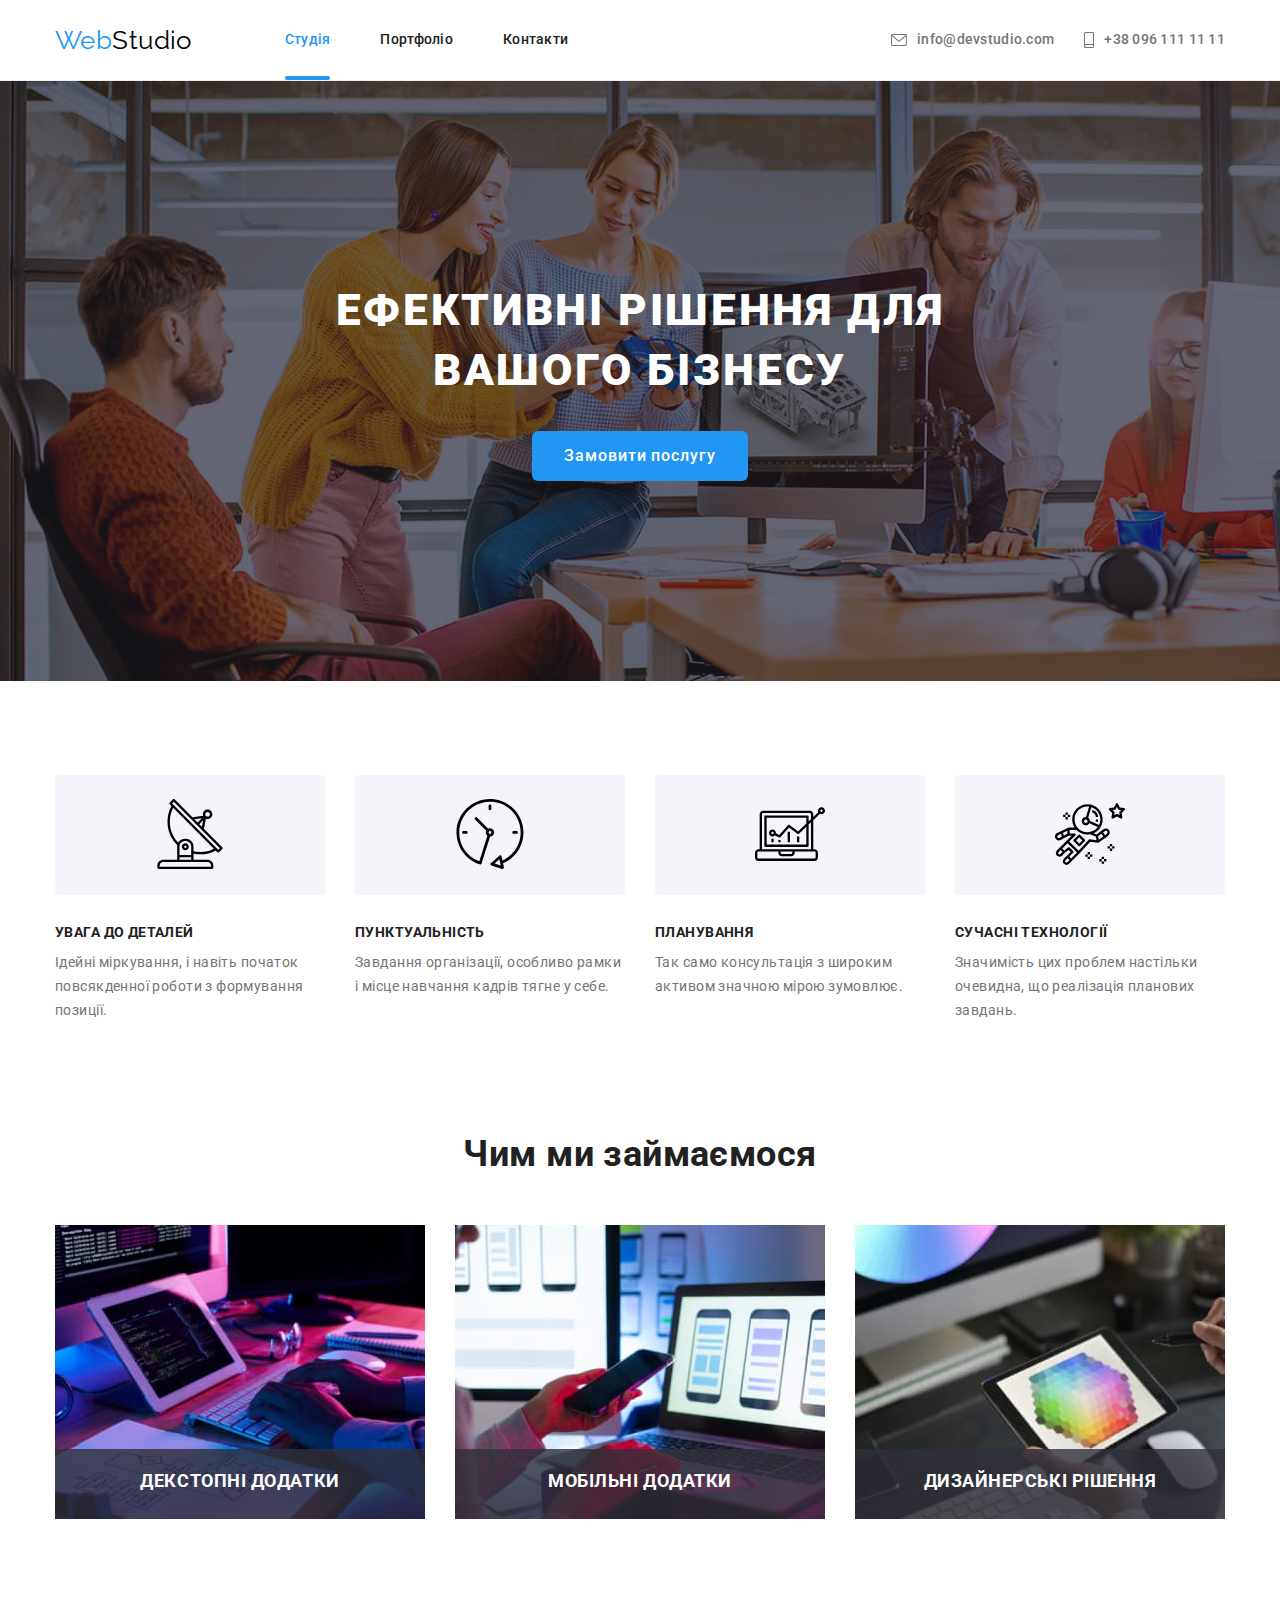
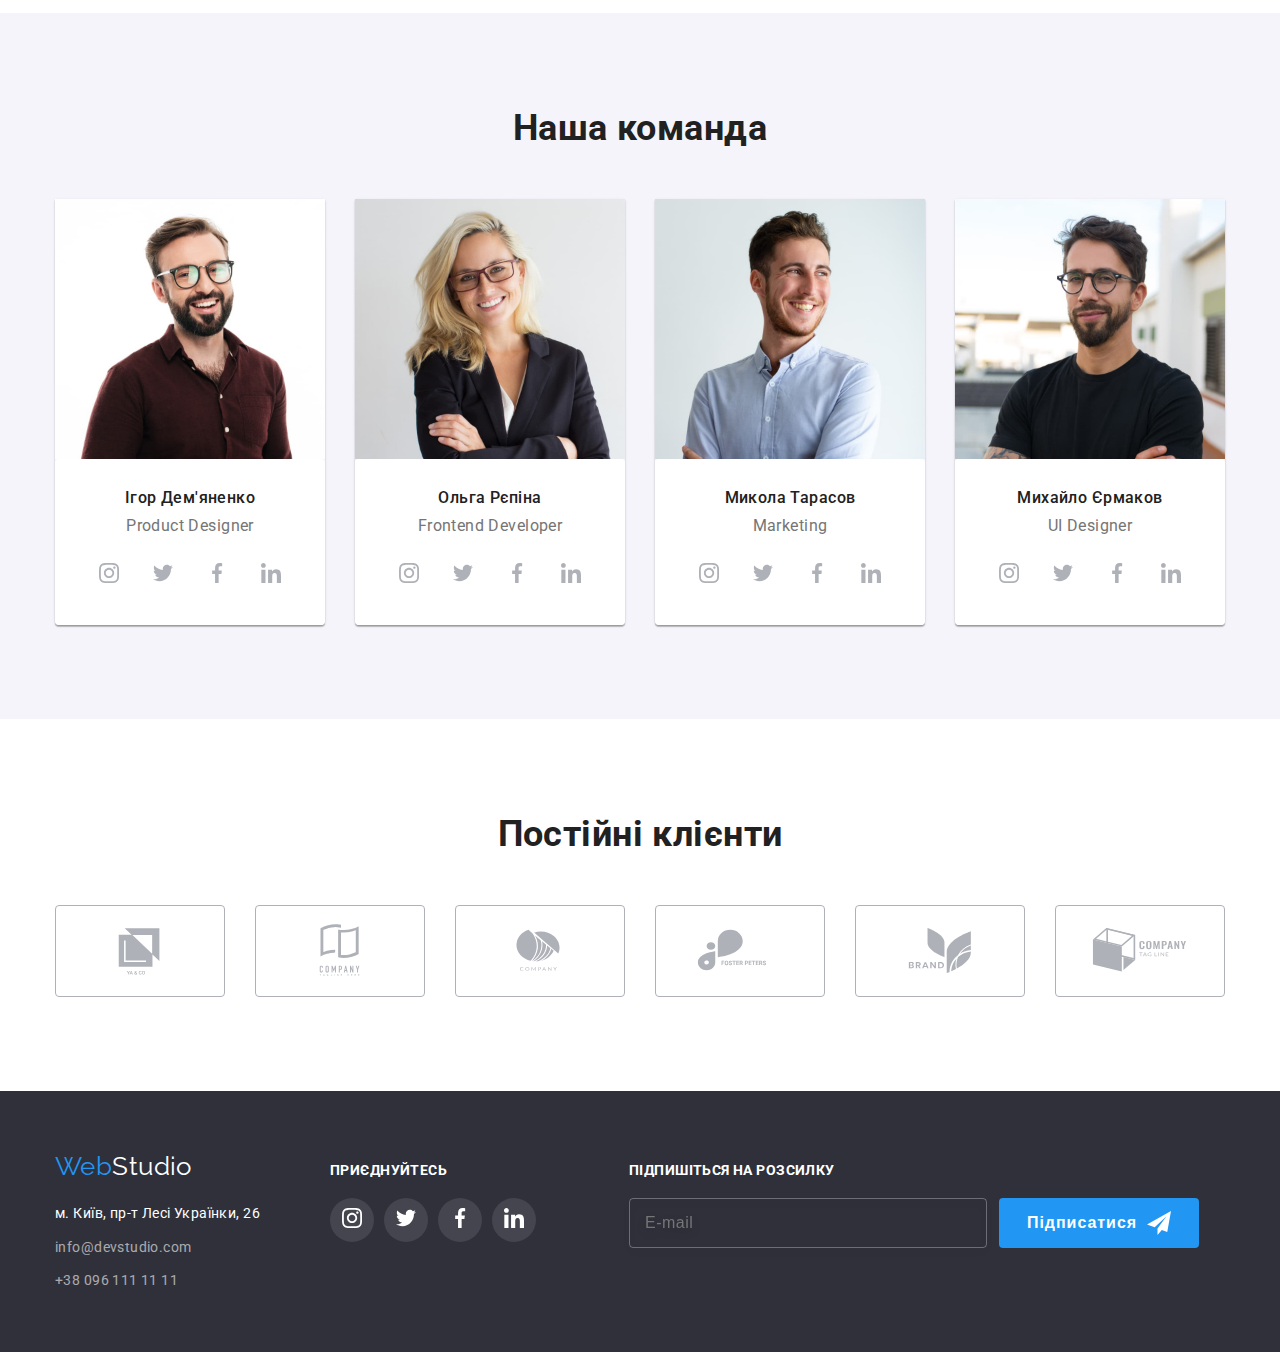
==== index.html @ 92eeb046 "Initial commit" ====
<!DOCTYPE html>
<html lang="uk">

<head>
    <meta charset="UTF-8">
    <meta http-equiv="X-UA-Compatible" content="IE=edge">
    <meta name="viewport" content="width=device-width, initial-scale=1.0">
    <link
        href="https://fonts.googleapis.com/css2?family=Raleway:wght@700&family=Roboto:wght@400;500;700;900&display=swap"
        rel="stylesheet">
    <link rel="stylesheet" href="node_modules/modern-normalize/modern-normalize.css">
    <link rel="stylesheet" href="./styles.css/styles.css">
    <title>Document</title>
</head>

<body>

    <header class="page-header">
        <div class="container contact-site">
            <nav class="main-nav">
                <a href="" class="logo"> <span class="logo-part">Web</span>Studio</a>
                <ul class="nav-site list">
                    <li class="item"><a href="./index.html" class="link current">Студія</a></li>
                    <li class="item "> <a href="./portfolio.html" class="link">Портфоліо</a></li>
                    <li class="item"> <a href="" class="link">Контакти</a></li>
                </ul>
            </nav>
            <ul class="contact-site item list">
                <li class="item tel">
                    <a href="mailto:info@devstudio.com" class="link weight"> <svg class="item-tel" width="16"
                            height="12">
                            <use href="./images/icons.svg#icon-envelope">
                            </use>
                        </svg>info@devstudio.com</a>
                </li>

                <li class="item"> <a href="mailto:info@devstudio.com" class="link weight"> <svg class="item-tel"
                            width="10" height="16">
                            <use href="./images/icons.svg#icon-smartphone">
                            </use>
                        </svg>+38 096 111 11 11</a></li>

                </li>
            </ul>
        </div>
    </header>

    <main>
        <section class="hero">
            <h1 class="hero-title">
                Ефективні рішення для вашого бізнесу
            </h1>
            <button type="button" class="button-primery" data-modal-open> Замовити послугу </button>
<div class="backdrop is-hidden" data-modal> 
    <div class="modal">
        <button class="modal-close" type="button" data-modal-close > 
            <svg class="icon-close" width="18" height="18">
            <use href="./images/icons.svg#icon-close-black-18dp-2-1">
            </use>
        </svg>
    </button>
    <form  class="form-general">
    <p class="modal-text">
        Залиште свої дані, ми вам передзвонимо
    </p>
    
  <label  for="user-name" class="form-name" >
    Ім'я </label>
    <div class="modal-icon">
  <input class="form-modal" type="text" name="name" id="user-name" >
  <svg class="icon-contact" width="18" height="18"><use href="./images/icons.svg#icon-contacs"></use>
  </svg>
</div>
<label for="user-telephone" class="form-name">Телефон</label>
<div class="modal-icon">
    <input class="form-modal" type="tel" name="telephone" id="user-telephone">
    <svg class="icon-contact" width="18" height="18"><use href="./images/icons.svg#icon-phone"></use>
    </svg>
  </div>
  <label for="user-contact" class="form-name">Пошта</label>
  <div class="modal-icon">
      <input class="form-modal" type="email" name="contact" id="user-contact">
      <svg class="icon-contact" width="18" height="18"><use href="./images/icons.svg#icon-email"></use>
      </svg>
    </div>
    <label  class="form-name"> Коментар 
<textarea name="Коментар" id="" cols="6" rows="6"  class="form-comment"   placeholder="Введіть текст" class="textarrea">
</textarea></label>
<div class="modal-field">
    <label for="policy" class="check-text">
<input type="checkbox" id="policy" name="checkmark" class="checkbox">
<span class="icon"></span>
<span class="model-text">Погоджуюся з розсилкою та приймаю<a href="" class="policy-text"> Умови договору</a>
</label></span>
</div>

<button type="submit" class="submit-btn">Відправити</button>

    </form>


    </div>
</div>
            
        </section>

        <section class="section">
            <div class="container">
                <h2 class="section-title-hidden">Наші переваги</h2>
                <ul class="feature-list list">

                    <li class="item antena">
                        <div class="container-feature-list">
                            <a href="">
                                <svg class="icons-feature" width="70" height="70">
                                    <use href="./images/icons.svg#icon-antenna-1"></use>
                                </svg>
                            </a>
                        </div>
                        <h3 class="title">УВАГА ДО ДЕТАЛЕЙ</h3>
                        <p class="title-text">Ідейні міркування, і навіть початок повсякденної роботи з формування
                            позиції.</p>

                    </li>
                    <li class="item clock">
                        <div class="container-feature-list">
                            <a href="">
                                <svg class="icons-feature" width="70" height="70">
                                    <use href="./images/icons.svg#icon-clock-1"></use>
                                </svg>
                            </a>
                        </div>
                        <h3 class="title">
                            ПУНКТУАЛЬНІСТЬ
                        </h3>
                        <p class="title-text">
                            Завдання організації, особливо рамки і місце навчання кадрів тягне у себе.
                        </p>
                    </li>
                    <li class="item diagram">
                        <div class="container-feature-list">
                            <a href="">
                                <svg class="icons-feature" width="70" height="70">
                                    <use href="./images/icons.svg#icon-diagram-1"></use>
                                </svg>
                            </a>
                        </div>
                        <h3 class="title">ПЛАНУВАННЯ</h3>
                        <p class="title-text">Так само консультація з широким активом значною мірою зумовлює.</p>
                    <li class="item astronaut">
                        <div class="container-feature-list">
                            <a href="">
                                <svg class="icons-feature" width="70" height="70">
                                    <use href="./images/icons.svg#icon-astronaut-1"></use>
                                </svg>
                            </a>

                        </div>
                        <h3 class="title">СУЧАСНІ ТЕХНОЛОГІЇ</h3>
                        <p class="title-text">Значимість цих проблем настільки очевидна, що реалізація планових завдань.
                        </p>
                    </li>
                </ul>
            </div>
        </section>
        <section class="section no-padding">
            <div class="container">
                <h2 class="section-title list">
                    Чим ми займаємося
                </h2>
                <ul class="work-list list">
                    <li class="item-overlay">
                        <h4 class="text-overlay">
                            декстопні додатки
                        </h4>
                        <img src="./images/image-1.jpg" alt="Людина яка друкує на планшеті" width="370" class="image">

                    </li>

                    <li class="item-overlay">
                        <h4 class="text-overlay">
                            Мобільні додатки
                        </h4>
                        <img src="./images/image-2.jpg" alt="Мобільний телефон та ноутбук" width="370" class="image">
                    </li>
                    <li class="item-overlay">
                        <h4 class="text-overlay">
                            дизайнерські рішення
                        </h4>
                        <img src="./images/image-3.jpg" alt="Людина тримає планшет" width="370" class="image">
                        
                    </li>
                </ul>
            </div>
        </section>
        <section class="section stuff">
            <div class="container">
                <h2 class="section-title">
                    Наша команда
                </h2>
                <ul class="stuff-list list">
                    <li class="item">
                        <img src="./images/person-1.jpg" alt="Чоловік посміхається" width="270" class="image">
                        <div class="box-list">
                            <h3 class="title">
                                Ігор Дем'яненко
                            </h3>
                            <p class="title-text">
                                Product Designer
                            </p>
                            <ul class="stuff-list-media list">
                                <li class="stuff-social">
                                    <a href="" class="btn-link"><svg class="logo-one" width="20" height="20">
                                            <use href="./images/icons.svg#icon-instagram-2">
                                            </use></a>

                                </li>
                                <li class="stuff-social">
                                    <a href="" class="btn-link"><svg class="logo-one" width="20" height="20">
                                            <use href="./images/icons.svg#icon-twitter-1">
                                            </use></a>
                                </li>
                                <li class="stuff-social">
                                    <a href="" class="btn-link"><svg class="logo-one" width="20" height="20">
                                            <use href="./images/icons.svg#icon-facebook-1">
                                            </use></a>
                                </li>
                                <li class="stuff-social">
                                    <a href="" class="btn-link"><svg class="logo-one" width="20" height="20">
                                            <use href="./images/icons.svg#icon-linkedin-1">
                                            </use></a>
                                </li>
                            </ul>
                            <div>
                    </li>
                    <li class="item">
                        <img src="./images/person-2.jpg" alt="Жінка посміхається" width="270" class="image">
                        <div class="box-list">
                            <h3 class="title">
                                Ольга Рєпіна
                            </h3>
                            <p class="title-text">
                                Frontend Developer
                            </p>
                            <ul class="stuff-list-media list">
                                <li class="stuff-social">
                                    <a href="" class="btn-link"><svg class="logo-one" width="20" height="20">
                                            <use href="./images/icons.svg#icon-instagram-2">
                                            </use></a>
                                <li class="stuff-social">
                                    <a href="" class="btn-link"><svg class="logo-one" width="20" height="20">
                                            <use href="./images/icons.svg#icon-twitter-1">
                                            </use></a>
                                <li class="stuff-social">
                                    <a href="" class="btn-link"><svg class="logo-one" width="20" height="20">
                                            <use href="./images/icons.svg#icon-facebook-1">
                                            </use></a>

                                <li class="stuff-social">
                                    <a href="" class="btn-link"><svg class="logo-one" width="20" height="20">
                                            <use href="./images/icons.svg#icon-linkedin-1">
                                            </use></a>
                                </li>
                            </ul>
                        </div>
                    </li>
                    <li class="item">
                        <img src="./images/person-3.jpg" alt="Чоловік посміхається" width="270" class="image">
                        <div class="box-list">
                            <h3 class="title">
                                Микола Тарасов
                            </h3>
                            <p class="title-text">
                                Marketing
                            </p>
                            <ul class="stuff-list-media list">
                                <li class="stuff-social">
                                    <a href="" class="btn-link"><svg class="logo-one" width="20" height="20">
                                            <use href="./images/icons.svg#icon-instagram-2">
                                            </use></a>
                                    
                                </li>
                                <li class="stuff-social">
                                    <a href="" class="btn-link"><svg class="logo-one" width="20" height="20">
                                            <use href="./images/icons.svg#icon-twitter-1">
                                            </use></a>
                                </li>
                                <li class="stuff-social">
                                    <a href="" class="btn-link"><svg class="logo-one" width="20" height="20">
                                            <use href="./images/icons.svg#icon-facebook-1">
                                            </use></a>
                                </li>
                                <li class="stuff-social">
                                    <a href="" class="btn-link"><svg class="logo-one" width="20" height="20">
                                            <use href="./images/icons.svg#icon-linkedin-1">
                                            </use></a>
                                </li>
                            </ul>
                        </div>
                    </li>
                    <li class="item">
                        <img src="./images/person-4.jpg" alt="Чоловік посміхається" width="270" class="image">
                        <div class="box-list">
                            <h3 class="title">
                                Михайло Єрмаков
                            </h3>
                            <p class="title-text">
                                UI Designer
                            </p>
                            <ul class="stuff-list-media list">
                                <li class="stuff-social">
                                    <a href="" class="btn-link"><svg class="logo-one" width="20" height="20">
                                            <use href="./images/icons.svg#icon-instagram-2">
                                            </use></a>
                                </li>
                                <li class="stuff-social">
                                    <a href="" class="btn-link"><svg class="logo-one" width="20" height="20">
                                            <use href="./images/icons.svg#icon-twitter-1">
                                            </use></a>
                                </li>
                                <li class="stuff-social">
                                    <a href="" class="btn-link"><svg class="logo-one" width="20" height="20">
                                            <use href="./images/icons.svg#icon-facebook-1">
                                            </use></a>
                                </li>
                                <li class="stuff-social">
                                    <a href="" class="btn-link"><svg class="logo-one" width="20" height="20">
                                            <use href="./images/icons.svg#icon-linkedin-1">
                                            </use></a>
                                </li>
                    </li>
                </ul>
                <div>
                    </li>

                    </ul>
                </div>
        </section>
        <section class="section">
            <div class="container">
                <h2 class="section-title">
                    Постійні клієнти
                </h2>
                <ul class="company list">
                    <li class="border">

                        <a href="" class="border-text">
                            <svg class="logo-two" width="106" height="60">
                                <use href="./images/icons.svg#icon-Logo">
                                </use>
                            </svg>
                        </a>

                    </li>
                    <li class="border">

                        <a href="" class="border-text">
                            <svg class="logo-two" width="106" height="60">
                                <use href="./images/icons.svg#icon-Logo-1">
                                </use>
                            </svg>
                        </a>

                    </li>
                    <li class="border">

                        <a href="" class="border-text">
                            <svg class="logo-two" width="106" height="60">
                                <use href="./images/icons.svg#icon-Logo-2">
                                </use>
                            </svg>
                        </a>

                    </li>
                    <li class="border">

                        <a href="" class="border-text">
                            <svg class="logo-two" width="106" height="60">
                                <use href="./images/icons.svg#icon-Logo-3">
                                </use>
                            </svg>
                        </a>

                    </li>
                    <li class="border">

                        <a href="" class="border-text">
                            <svg class="logo-two" width="106" height="60">
                                <use href="./images/icons.svg#icon-Logo-4">
                                </use>
                            </svg>
                        </a>

                    </li>
                    <li class="border">

                        <a href="" class="border-text">
                            <svg class="logo-two" width="106" height="60">
                                <use href="./images/icons.svg#icon-Logo-5">
                                </use>
                            </svg>
                        </a>

                    </li>
                </ul>
            </div>
        </section>
    </main>
    <footer class="contact-inform">
        <div class="container-box footer">
            <div>
                <ul class="footer-box list">
                    <li class="footer-item">
                        <a href="" class="logo"> <span class="logo-part">Web</span><span
                                class="logo-white">Studio</span></a>
                        <address class="contact">
    
                            <ul class="contact-site list">
                                <li class="item-street"> <a href="" class="link-adress">м. Київ, пр-т Лесі Українки, 26</a>
                                <li class="item-mail"><a href="mailto:info@devstudio.com"
                                        class="link weight-footer">info@devstudio.com</a></li>
                                <li class="item"><a href="tel:+380961111111" class="link weight-footer">+38 096 111 11
                                        11</a></li>
                            </ul>
                    </li>
            </div>
    
            <div>
                <p class="footer-title">
                    Приєднуйтесь
                </p>
    <div class="stuff-list-media">
                        <div class="insta-footer">
                            <a href="" class="footer-hover"><svg class="logo-one-footer" width="20" height="20">
                                    <use href="./images/icons.svg#icon-instagram-2">
                                    </use></a>
                        </div>
                        <div class="insta-footer">
                            <a href="" class="footer-hover"><svg class="logo-one-footer" width="20" height="20">
                                    <use href="./images/icons.svg#icon-twitter-1">
                                    </use></a>
                        </div>
                        <div class="insta-footer">
                            <a href="" class="footer-hover"><svg class="logo-one-footer" width="20" height="20">
                                    <use href="./images/icons.svg#icon-facebook-1">
                                    </use></a>
                        </div>
                        <div class="insta-footer">
                            <a href="" class="footer-hover"><svg class="logo-one-footer" width="20" height="20">
                                    <use href="./images/icons.svg#icon-linkedin-1">
                                    </use></a>
                        </div>
        </div>
            </address>
        </div>
     
<div class="footer-form-block">
  <p class="footer-title "> Підпишіться на розсилку</p>
  <div class="container-telegram">
<input class="footer-input" type="text" placeholder="E-mail">

<div class="container-telegram">
<button type="button" class="button-telegram">Підписатися<svg class="icon-telegram" width="24" height="24">
    <use href="./images/icons.svg#icon-telegram"></use>
</div>
</svg></button>
</div>
</svg>
</div>
        </div>
    </footer>
    <script src="./js/modal.js"></script>
</body>
</html>
---- styles.css/styles.css ----
html {
    box-sizing: border-box;
}

*,
*::before,
*::after {
    box-sizing: inherit;
}

:root {
    --primary-text-color: #757575;
    --title-text-color:  #212121;
    --accent-color: #2196F3;
    --logo-color:  black;
    --primary-white-color: #FFFFFF;
    --background-color: #2F303A;
    --button-start-color: #F5F4FA;
    --btn-start-color: #AFB1B8;

}

body {
    background-color: var(--primary-white-color);
    color: var(--primary-text-color);
    font-family: Roboto, sans-serif;
    letter-spacing:0.03em;
    font-size: 14px;
    margin: 0;
    
}


.container {
    width: 1200px;
    margin-left: auto;
    margin-right: auto;
    padding-left: 15px;
    padding-right: 15px;
   
}

.footer-box {
    display: flex;
    align-items: baseline;
}

.footer-item {
    margin-right: 70px;
}
.footer-item:first-child {
    margin-left: 0px;
}

.footer-title {
    color: var(--primary-white-color);
    font-family: 'Roboto';
font-weight: 700;
line-height: 16px;
letter-spacing: 0.03em;
text-transform: uppercase;
margin-bottom: 20px;

}

.social-media {
    display: flex;
    justify-content: center;
}

.logo-social {
    margin-right: 10px;
}

.stuff-list-media {
    display: flex;
    justify-content: center;
    align-items: baseline;
}

.item-overlay {
    position: relative;
    display: flex;
    justify-content: center;
}

.text-overlay {
    position: absolute;
    color: var(--primary-white-color);
    bottom: 27px;
    font-weight: 700;
 
line-height: 1.14;
text-align: center;
letter-spacing: 0.03em;
text-transform: uppercase;
width: 100%; 
}

.item-overlay::before {
    position: absolute;
    content: "";
    background: rgba(47, 48, 58, 0.8);
    width: 370px;
    height: 70px;
    bottom: 0;

}







.stuff-social {
    
    margin-right: 10px;
    justify-content: center;
    width: 44px;
    height: 44px;  
}



.stuff-social:last-child {
    margin-right: 0px;
}

.container-box {
width: 1200px;
margin-left: auto;
margin-right: auto;
padding-left: 15px;
padding-right: 15px;

}



.logo {
    color: var(--logo-color);
    font-family: Raleway, cursive;
    font-style: bold;
    font-size: 26px;
    line-height: 1.19;
    text-decoration: none;

}




.list {
list-style: none;
padding: 0;
margin: 0;
}

h1,
h2,
h3,
h4,
h5,
h6,
p {
    margin: 0px;
}


.nav-site {
    display: flex;
   margin-left: 93px;
   
}

.main-nav {
    display: flex;
    align-items: center;
}



.nav-site .item {
margin-right: 50px;
}

.nav-site .item:last-child {
    margin-right: 0px;
    margin-left: 0px;
}

.contact-site.item .item:last-child {
    margin-right: 0px;
}

.contact-site.item:last-child {
    margin-right: 0px;
}

.nav-site .link {
display: block;
font-weight: medium;
line-height: 1.14;
letter-spacing: 0.02em;
text-decoration: none;
padding-top: 32px;
padding-bottom: 32px;
}





.nav-site .link.current {
    color: var(--accent-color);  
}

.link.current {
    position: relative;
   
}

.link.current::after {
    content: "";
    width: 100%;
    height: 4px;
    bottom: 0;
    left: 0;
    background: #2196F3;
border-radius: 2px;
position: absolute;
}




.container.contact-site {
    position: relative;
    border-bottom: 4px;
    
}






.container.contact-site {
    display: flex;
    align-items: center;
}



.contact-site.item {
    display: flex;
    margin-left: auto;
    align-items: flex-end;
  padding-top: 32px;
  padding-bottom: 32px;
    
}



.contact-icon {
    margin-right: 10px;
}



.contact-site .link {
    color: var(--title-text-color);
    font-weight: 500;
    font-style:normal;
line-height: 1.14;
letter-spacing: 0.02em;
text-decoration: none;
transition-property: color;
transition-duration: 250ms;
transition-timing-function: cubic-bezier(0.4, 0, 0.2, 1);
}


.contact-site .link.weight {
    font-weight: 500;
    color: var(--primary-text-color);
}

.link.weight {
    display: flex;
    align-items: center;
    margin-left: 30px;
    transition-property: color;
    transition-duration: 250ms;
    transition-timing-function: cubic-bezier(0.4, 0, 0.2, 1);
}

.link.weight-footer {
       
            color: rgba(255, 255, 255, 0.6);
            font-size: 14px;
            font-weight: 400;
line-height: calc(24/14);
letter-spacing: 0.03em;
        }





.item-tel {
    margin-right: 10px;
    fill: currentColor;
}

.link.weight:first-child {
    margin-right: 0px;
}

.link.weight:hover,
.link.weight:focus {
    color: var(--accent-color);
}


.link:hover ,
.link:focus  {
    color: var(--accent-color);
}



.logo-part {
    color: var(--accent-color);
}

.section {
    padding-top: 94px;
    padding-bottom: 94px;
}

.section-title {
    margin-top: 0;
    margin-bottom: 50px;
    color: var(--title-text-color);
    font-weight: 700;
    font-size: 36px;
    line-height: 1.17;
text-align: center;

}
 .section-title-hidden {
        position: absolute;
        width: 1px;
        height: 1px;
        margin: -1px;
        border: 0;
        padding: 0;
        
        white-space: nowrap;
        clip-path: inset(100%);
        clip: rect(0 0 0 0);
        overflow: hidden;
    color: var(--title-text-color);
    font-weight: 700;
    font-size: 36px;
    line-height: 1.17;
text-align: center;
}


 .page-header {
    border-bottom: 1px solid #ECECEC;
    
 }

.title {
    margin-bottom: 10px;
    margin-top: 0;
}
.title-text {
    margin-top: 0;
    margin-bottom: 16px;
    
    
}

.hero {
    background-color: var(--background-color);
    padding-top: 200px;
    padding-bottom: 200px;
    text-align: center;
    max-width: 1600px;
    margin-left: auto;
    margin-right: auto;
    height: 600px;
    background-color: var(--background-color);
    background-image: linear-gradient(
to right,
rgba(47, 48, 58, 0.4),
rgba(47, 48, 58, 0.4)
),  url(../images/header.jpg);
}
.hero-title {
    margin-top: 0;
    margin-bottom: 30px;
    margin-left: auto;
    margin-right: auto;
    width: 696px;
    color: var(--primary-white-color); 
    text-transform: uppercase;
    font-weight: 900;
    font-size: 44px;
    line-height: 1.36;
letter-spacing: 0.06em;

}


.feature-list {
    display: flex;
}

.feature-list .item {
    margin-left: 30px;
}



.feature-list .item:first-child {
    margin-left: 0px;
}

.feature-list .title {
 color: var(--title-text-color);
 font-weight: 700;
 line-height: 1.14;
 font-size: 14px;
 width: 270px;
}
.feature-list .title-text {
    line-height: 1.71;
}

.stuff-list {
    display: flex;
}

   


.stuff-list .item {
margin-left: 30px;
box-shadow: 0px 1px 3px rgba(0, 0, 0, 0.12), 0px 1px 1px rgba(0, 0, 0, 0.14), 0px 2px 1px rgba(0, 0, 0, 0.2);
    border-radius: 0px 0px 4px 4px;
}

.stuff-list .item:first-child {
    margin-left: 0px;
}

.section.stuff {
    background-color: var(--button-start-color);
    
}



.stuff-list .title {
    color: var(--title-text-color);
    font-weight: 500;
    font-size: 16px;
    line-height: 1.12;
    text-align: center;

}
.stuff-list .title-text {
    
    font-size: 16px;
    line-height: 1.12;  
    text-align: center;
     
}

.section.no-padding {
    padding-top: 0;
    
}

.button {
    font-family: inherit;
    cursor: pointer;
    letter-spacing: 0.03em;
    color: var(--title-text-color);
    background-color: var(--button-start-color);
    font-weight: 500;
    font-size: 16px;
     line-height: 1.63;
    border: 1px solid transparent;
    border-radius: 4px;
        padding: 6px 22px;
        transition: background-color, box-shadow, color;
        transition-duration: 250ms;
        transition-timing-function: cubic-bezier(0.4, 0, 0.2, 1);
}

.button-primery {
    font-family: inherit;
        cursor: pointer;
        letter-spacing: 0.06em;
        color: var(--primary-white-color);
        background-color: var(--accent-color);
        font-weight: 500;
        font-size: 16px;
        line-height: 1.63;
        border-radius: 6px;
        padding: 6px 25px;
        border: 1px var(--accent-color);
        text-align: center;
        min-width: 216px;
        min-height: 50px;
        transition: background-color, color;
        transition-duration: 500ms;
        transition-timing-function: cubic-bezier(0.4, 0, 0.2, 1);
        
}


/* MODAL WINDOW */

.backdrop {
    position: fixed;
    top: 0;
    left: 0;
    width: 100%;
    height: 100%;
    background-color: rgb(0, 0, 0, 0.5);
    z-index: 1;
     opacity: 1;
     transition: opacity, visibility;
     transition-duration: 250ms;
     transition-timing-function: cubic-bezier(0.4, 0, 0.2, 1);
     
}

.backdrop.is-hidden {
    opacity: 0;
    pointer-events: none;
    visibility: hidden;
  transform: scale(0.9);
    
}

.backdrop.is-hidden .modal { 
    transform:translate(-50%, -50%) scale(0.9);

}

.modal {
    position: absolute;
    height: 581px;
    width: 528px;
    left: 50%;
    top: 50%;
    

    transform: translate(-50%, -50%) scale(1);
    background-color: var(--primary-white-color);
}

.modal-close {
    display: flex;
    justify-content: center;
    align-items: center;
    position: absolute;
    width: 30px;
    height: 30px;
    top: 8px;
    right: 8px;
    border: 1px solid rgba(0, 0, 0, 0.1);
    border-radius: 50%;
    background-color: var(--primary-white-color);
    cursor: pointer;
    fill: #000000;
}

.icon-close {
    fill: currentColor;
    transition: fill;
    transition-duration: 250ms;
    transition-timing-function: cubic-bezier(0.4, 0, 0.2, 1);
    
}

.modal-text {
font-weight: 700;
font-size: 20px;
line-height: calc(23/20);
text-align: center;
letter-spacing: 0.03em;
color: #212121;
padding-top: 40px;
margin-bottom: 12px;
}

.form-modal {
    width: 100%;
    height: 40px;
    background: transparent;
    outline: none;

    border: 1px solid rgba(33, 33, 33, 0.2);
border-radius: 4px;
padding-left: 42px;
transition: border;
transition-duration: 250ms;
transition-timing-function: cubic-bezier(0.4, 0, 0.2, 1);
}


.form-name {
    text-align: start;
    font-size: 12px;

}

.modal-icon {
  position: relative;
  margin-top: 4px;
  margin-bottom: 10px;
  
}

.icon-contact {
    position: absolute;
    left: 12px;
    top: 50%;
    transform: translateY(-50%);
transition: fill;
transition-duration: 250ms;
transition-timing-function: cubic-bezier(0.4, 0, 0.2, 1) ;
   
}

.form-general {
    display: flex;
    flex-direction: column;
    padding: 2px 40px 41px 39px;
}

.form-comment {
    margin-top: 4px;
    width: 448px;
    height: 120px;
    border: 1px solid rgba(33, 33, 33, 0.2);
border-radius: 4px;
margin-bottom: 20px;
font-size: 12px;
line-height: calc(14/12);
letter-spacing: 0.01em;
padding-top: 12px;
padding-bottom: 12px;
padding-left: 16px;
padding-right: 16px;
font-family: 'Roboto';
font-style: normal;
color: var(--title-text-color);
transition: border;
transition-duration: 250ms;
transition-timing-function: cubic-bezier(0.4, 0, 0.2, 1);
outline: none;
resize: none;
}

.form-comment::placeholder {
    color: rgba(117, 117, 117, 0.5);
    font-family: 'Roboto';
font-style: normal;
font-weight: 400;
font-size: 12px;
line-height: calc(14/12);
letter-spacing: 0.01em;
}


.checkbox-item {
    display: flex;
    align-items: center;
    justify-content: flex-start;
}

.form-modal:focus {
    border: 1px solid var(--accent-color);
}


.form-modal:focus + .icon-contact {
    fill: var(--accent-color);
}

.form-comment:focus {
border: 1px solid var(--accent-color);
}



.icon-close:hover,
.icon-close:focus {
fill: var(--accent-color);
}

.policy-text {
    color: var(--accent-color);
    font-size: 14px;
line-height: calc(24/14);
letter-spacing: 0.03em;
}

.submit-btn {
    margin: 0 auto;
    margin-top: 30px;
    margin-bottom: 40px;
    font-family: 'Roboto';
    cursor: pointer;
    background-color: var(--accent-color);
    border: transparent;
    border-radius: 4px;
font-style: normal;
font-weight: 700;
font-size: 16px;
line-height: calc(30/16);
align-items: center;
text-align: center;
letter-spacing: 0.06em;
color: #FFFFFF;
width: 200px;
height: 50px;
transition: box-shadow;
transition-duration: 250ms;
transition-timing-function:cubic-bezier(0.4, 0, 0.2, 1) ;

}

.submit-btn:focus,
.submit-btn:hover
{
    box-shadow: 0px 3px 1px rgba(0, 0, 0, 0.1), 0px 1px 2px rgba(0, 0, 0, 0.08), 0px 2px 2px rgba(0, 0, 0, 0.12);

}



.model-text {
   
font-family: 'Roboto';
font-style: normal;
font-weight: 400;
font-size: 14px;
line-height: calc(24/14);
letter-spacing: 0.03em;
color: var(--primary-text-color);
margin-left: 7px;

}




.check-text {
    display: flex;
    align-items: center;
    justify-content: center;
   
}


.checkbox {
    position: absolute;
        width: 1px;
        height: 1px;
        margin: -1px;
        border: 0;
        padding: 0;
        
        white-space: nowrap;
        clip-path: inset(100%);
        clip: rect(0 0 0 0);
        overflow: hidden;
        
}


.icon {
    content: '';
    display: inline-block;
    width: 16px;
    height: 15px;
    border-radius: 2px;
    border: 1px solid var(--title-text-color);
    
}

.checkbox:checked + .icon {
    background-color: var(--accent-color);
    background-image: url(../images/icon-check.svg);
    background-size: 72%;
    background-repeat: no-repeat;
   background-origin: border-box;
   border-color: #2196F3;
   background-position: center;
   
    
}





/* BUTTON */




.button-primery-one {
    font-family: inherit;
        cursor: pointer;
        letter-spacing: 0.03em;
        color: var(--primary-white-color);
        background-color: var(--accent-color);
        font-weight: 500;
        font-size: 16px;
        line-height: 1.63;
        border-radius: 6px;
        padding: 6px 25px;
        border: 1px var(--accent-color);
        text-align: center;
        box-shadow: 0px 3px 1px rgba(0, 0, 0, 0.1), 0px 1px 2px rgba(0, 0, 0, 0.08), 0px 2px 2px rgba(0, 0, 0, 0.12);
border-radius: 4px;
       
}

.button:hover ,
.button:focus {
    color: var(--primary-white-color);
    background-color: var(--accent-color);
    box-shadow: 0px 3px 1px rgba(0, 0, 0, 0.1), 0px 1px 2px rgba(0, 0, 0, 0.08), 0px 2px 2px rgba(0, 0, 0, 0.12);
border-radius: 4px;
}

.button-primery:hover ,
.button-primery:focus {
    color: var(--title-text-color);
    background-color: var(--primary-white-color);
    
}

.contact {
    margin-top: 20px;
} 

.contact-site .link-adress {
    color: var(--primary-white-color);
    line-height: 1.71;
    text-decoration: none;
    font-style: normal;
    font-weight: normal;
}

.contact-inform {
    background-color: var(--background-color);
    padding-top: 60px;
    padding-bottom: 60px;
}
.contact-inform .logo-white {
    color: var(--primary-white-color);
    text-decoration: none;
}




.company {
  display: flex;
  justify-content: center;
  
}

.container-feature-list {
    height: 120px;
    width: 270px;
    background-color: #F5F4FA;
    border-radius: 4px;
    display: flex;
    align-items: center;
    justify-content: center;
    margin-bottom: 30px;
  
}

.border {
    margin-left: 30px;
    
}

.border-text {
    display: flex;
    align-items: center;
    justify-content: center;
    width: 170px;
    height: 92px;
   color: var(--btn-start-color);
border: 1px solid #AFB1B8;
    border-radius: 4px;
    transition-property: color;
    transition-duration: 250ms;
    transition-timing-function: cubic-bezier(0.4, 0, 0.2, 1);
}

.logo-two {
    fill: currentColor;
}

.border-text:hover,
.border-text:focus
{
    color: var(--accent-color);
    border: 1px solid var(--accent-color);

}


 .border:first-child {
    margin-left: 0px;
}

/*  portfolio */

.gallery .work-list {
    color: var(--title-text-color);
    font-weight: 700;
    font-size: 18px;
    line-height: 2;
    letter-spacing: 0.06em;
    }



.gallery-list-hidden {
        position: absolute;
        width: 1px;
        height: 1px;
        margin: -1px;
        border: 0;
        padding: 0;
        
        white-space: nowrap;
        clip-path: inset(100%);
        clip: rect(0 0 0 0);
        overflow: hidden;
      
}

.gallery-list,
.work-list,
.gallery-text {
    margin-top: 0;
}

.image {
    display: block;
    max-width: 100%;
    height: auto;
}

.work-list {
    display: flex;
    color: var(--title-text-color);
    font-weight: 700;
    font-size: 18px;
    line-height: 2;
    gap: 30px;
    letter-spacing: 0.06em;

}

.work-list .item {
    margin-left: 30px;
}

.work-list .item:first-child {
margin-left: 0px;    
}

.list-button {
    display: flex;
   justify-content: center;
   align-items: center;
   margin-bottom: 50px;
}

.list-button .item {
    margin-left: 8px;
}

.list-button .item:first-child {
    margin-left: 0px;
}


.portfolio {
    display: flex;
    flex-wrap: wrap;
    gap: 30px;
}

.gallery-text {
    font-size: 16px;
    line-height: 1.87;
    letter-spacing: 0.03em;
    color: var(--primary-text-color);
}




 .box-list {
padding-top: 30px;
padding-bottom: 30px;
background-color: var(--primary-white-color);
border-radius: 4px;
width: 270px;
}

.box-list-portfolio {
    display: block;
 border-bottom: 1px solid #EEEEEE;
border-left:  1px solid #EEEEEE;
border-right:  1px solid #EEEEEE;
padding-left: 24px;
padding-right: 24px;
padding-top: 20px;
padding-bottom: 20px;
background-color: var(--primary-white-color);
background: #FFFFFF;
transition: background-color;
transition: color;
transition-duration: 250ms;
transition-timing-function: cubic-bezier(0.4, 0, 0.2, 1);
}

.box-list-portfolio:hovr,
.box-list-portfolio:focus {
    box-shadow: 0px 1px 1px rgba(0, 0, 0, 0.12), 0px 4px 4px rgba(0, 0, 0, 0.06), 1px 4px 6px rgba(0, 0, 0, 0.16);
        border-radius: 0px 0px 4px 4px;
}

.box-shadow {
    text-decoration: none;
    display: block;
    transition-property: box-shadow;
    transition-duration: 250ms;
    transition-timing-function: cubic-bezier(0.4, 0, 0.2, 1);

}

.box-shadow:hover,
.box-shadow:focus {
    box-shadow: 0px 1px 1px rgba(0, 0, 0, 0.12), 0px 4px 4px rgba(0, 0, 0, 0.06), 1px 4px 6px rgba(0, 0, 0, 0.16);
        border-radius: 0px 0px 4px 4px;
}

.portfolio-overlay {
    position: relative;
    display: flex;
    justify-content: center;
    align-items: center;
    overflow: hidden;

}


.text-descript {
    position: absolute;
    content: "";
    opacity: 0;
    display: block;
font-size: 18px;
line-height: calc(28/18);
letter-spacing: 0.03em;
width: 370px;
height: 294px;
color: var(--primary-white-color);
background: var(--accent-color);
opacity: 0;
padding: 63px 24px;
transition: 250ms cubic-bezier(0.4, 0, 0.2, 1);
transform: translateY(100%);
}

.box-shadow:hover .text-descript
 {   opacity: 1; 
    transform: translateY(0);
}






.contact-site .item-street {
    margin-bottom: 9px;
}

.contact-site .item-mail {
    margin-bottom: 9px;
}
 



.insta-footer {
    display: flex;
    align-items: center;
    justify-content: center;
    height: 44px;
    width: 44px;
    background-color:rgba(255, 255, 255, 0.1);
    border-radius: 50%;
    margin-left: 10px; 
transition-property: background-color;
transition-duration: 250ms;
transition-timing-function: cubic-bezier(0.4, 0, 0.2, 1);
    
} 

.insta-footer:first-child {
    margin-left: 0px;
}

.logo-one-footer {
    fill: var(--primary-white-color);
}


.insta-footer:hover {
    background-color: var(--accent-color);
}

.insta-footer:focus {
    background-color: var(--accent-color);
}



.container-box.footer {
    display: flex;
    align-items: baseline;
}

.btn-link {
    display: flex;
    justify-content: center;
    align-items: center;
    height: 44px;
    width: 44px;
    background-color: var(--primary-white-color);
    border-radius: 50%;
    color: #AFB1B8; 
    
transition-property: background-color;
transition-duration: 250ms;
transition-timing-function: cubic-bezier(0.4, 0, 0.2, 1);

}

.logo-one {
 fill: currentColor;
 
transition-property: fill;
transition-duration: 250ms;
transition-timing-function: cubic-bezier(0.4, 0, 0.2, 1);
}

.logo-one:hover,
.logo-one:focus {
    fill: var(--primary-white-color);
}

.btn-link:hover,
.btn-link:focus {
    background-color: var(--accent-color);
    
}

.btn-link:hover .logo-one,
.btn-link:focus .logo-one {
    fill: var(--primary-white-color);
}


.form-footer {
    margin-left: 93px;
    display: flex;
}

.button-telegram {
    display: flex;
    width: 200px;
    height: 50px;
    background-color: var(--accent-color);
font-weight: 700;
font-size: 16px;
line-height: calc(30/16);
align-items: center;
justify-content: center;
text-align: center;
letter-spacing: 0.06em;
color: #FFFFFF;
border: 1px solid transparent;
    border-radius: 4px;
    margin-left: 12px;
    gap: 10px;
cursor: pointer;
fill: var(--primary-white-color);
}

.container-telegram {
    display: flex;
}

.footer-title {
    margin-bottom: 20px;
}

.footer-form-block {
    margin-left: 93px;
}
    
.footer-input {
    width: 358px;
    height: 50px;
    border: 1px solid rgba(255, 255, 255, 0.3);
filter: drop-shadow(0px 4px 4px rgba(0, 0, 0, 0.15));
border-radius: 4px;
background-color: transparent;
font-size: 16px;
line-height: calc(20/16);
letter-spacing: 0.03em;
padding-left: 15px;

color: rgba(255, 255, 255, 0.6); }
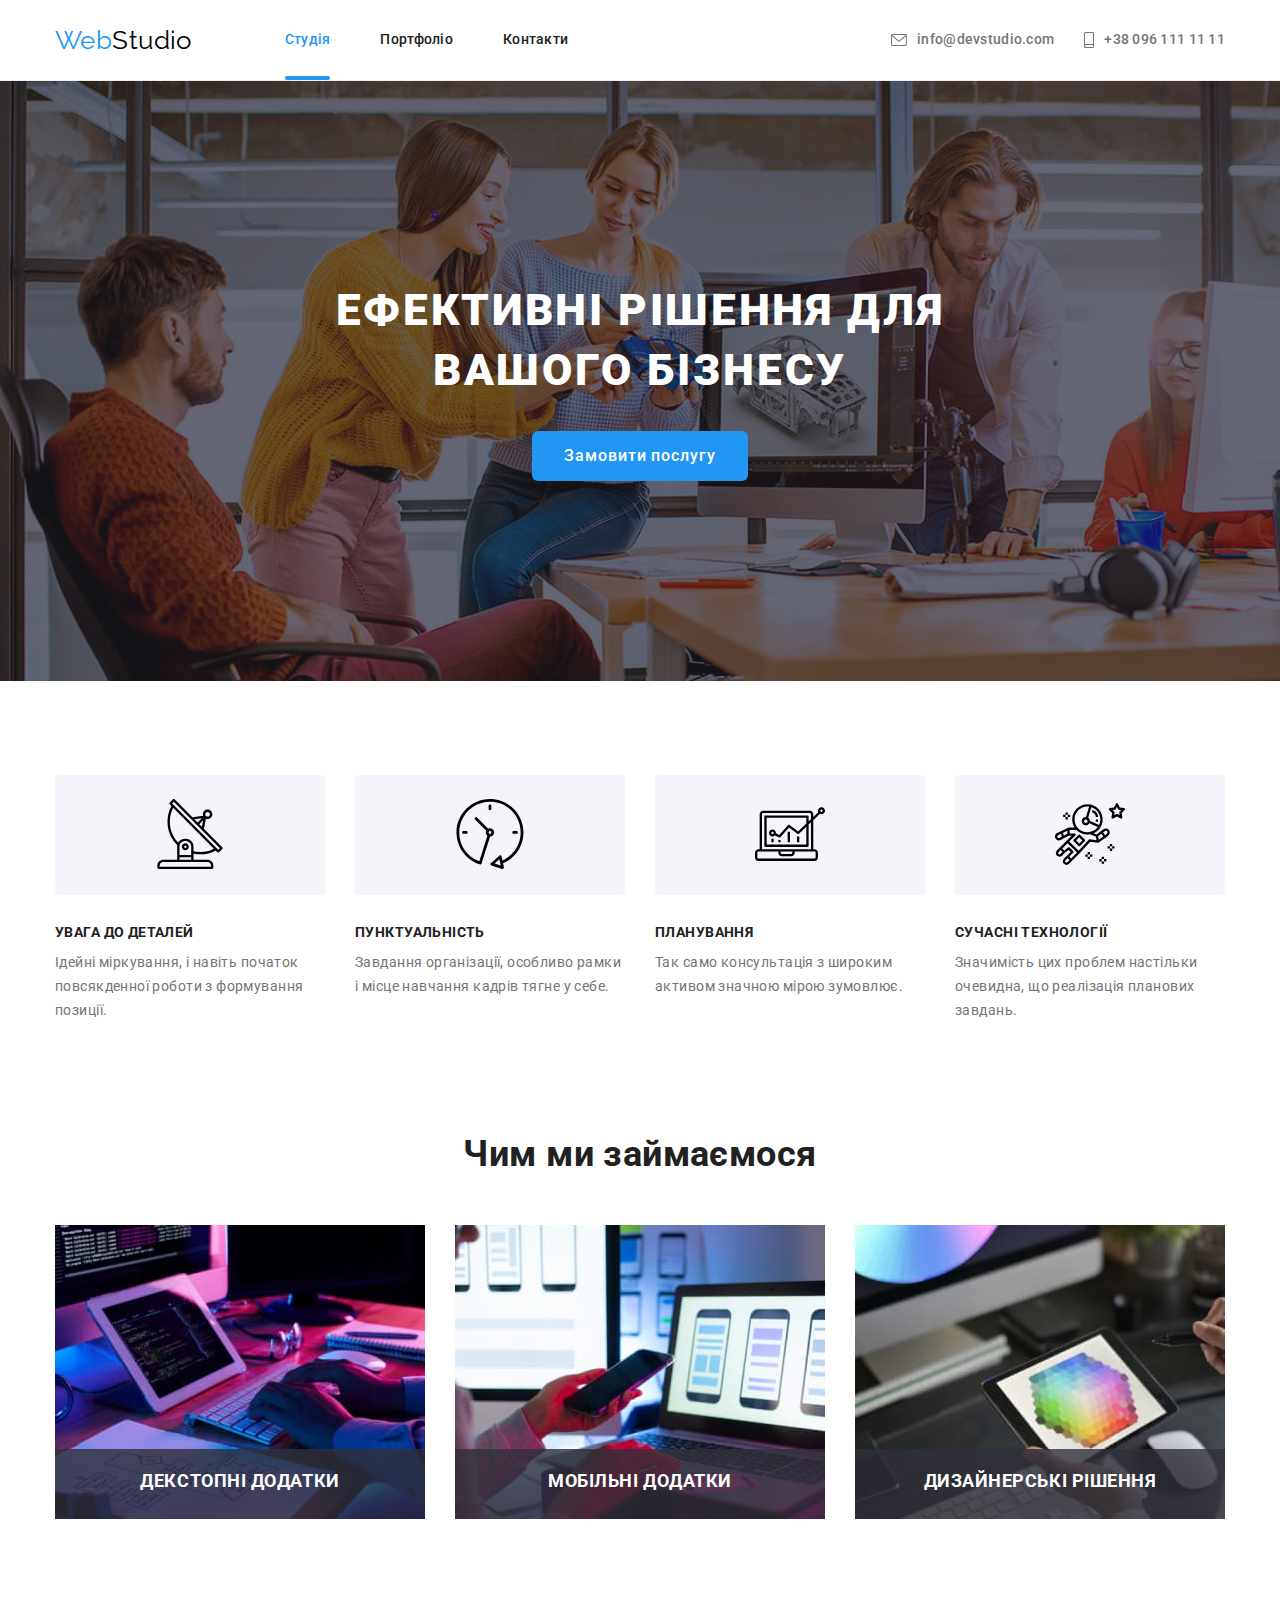
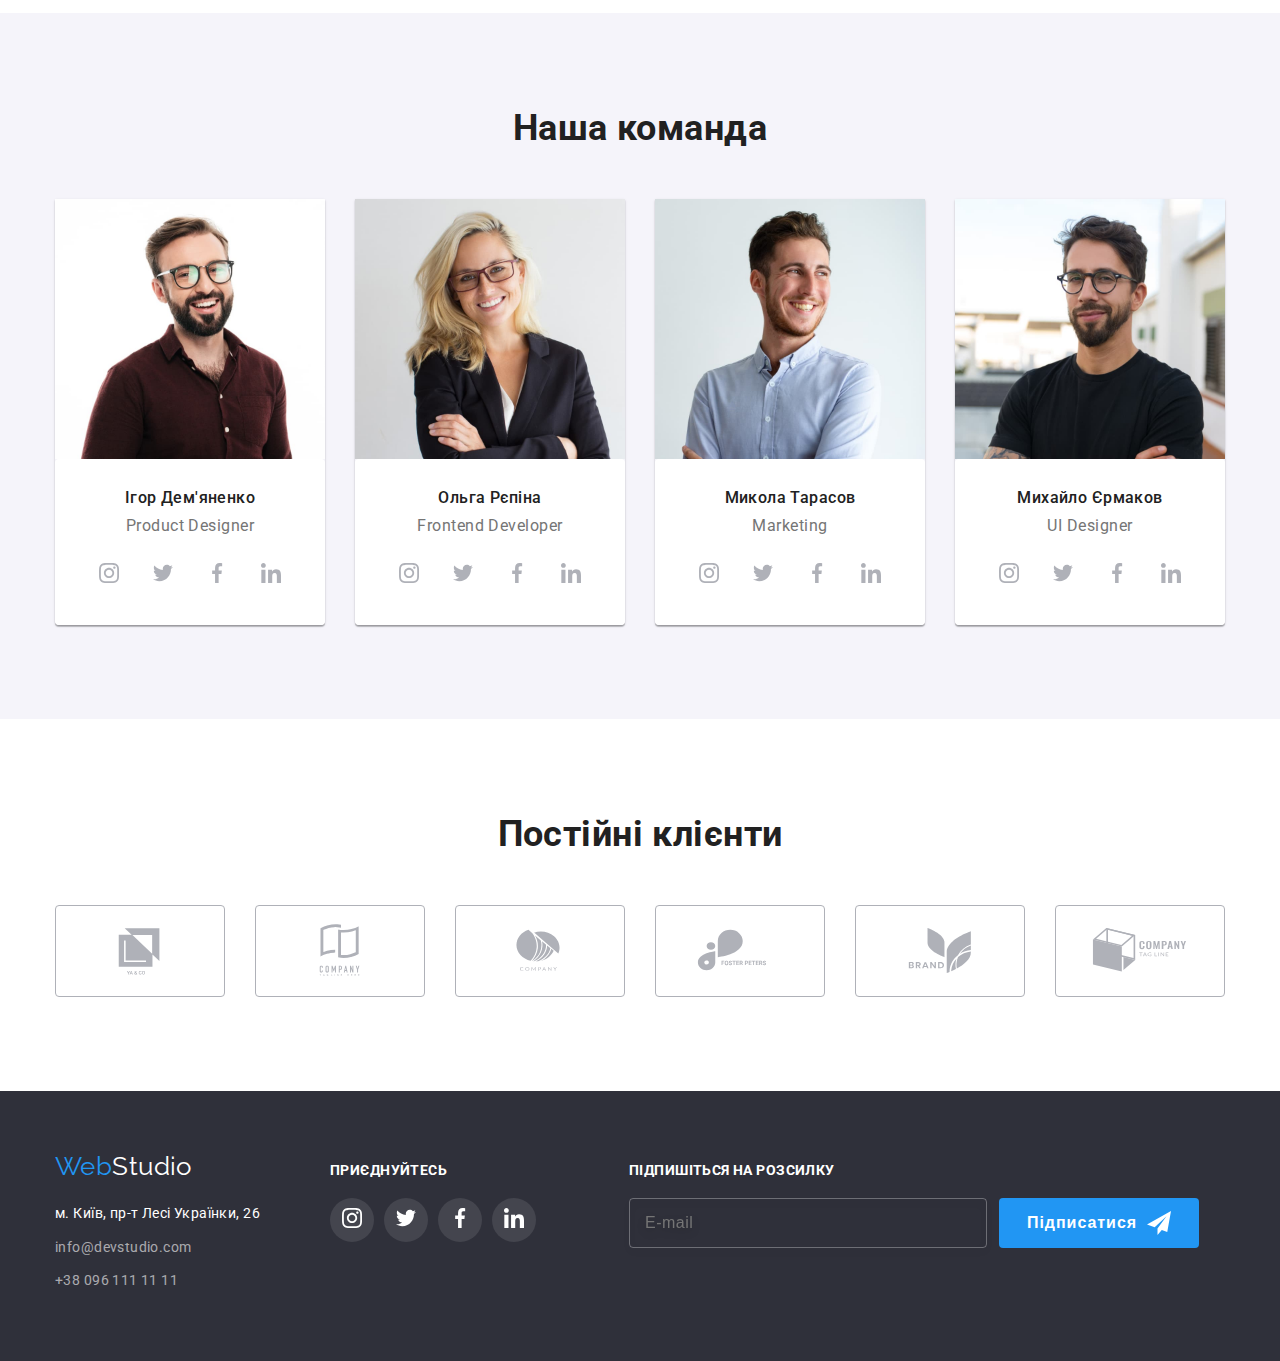
==== commit 8fc0000f: "Add BEM" ====
--- a/index.html
+++ b/index.html
@@ -18,7 +18,7 @@
     <header class="page-header">
         <div class="container contact-site">
             <nav class="main-nav">
-                <a href="" class="logo"> <span class="logo-part">Web</span>Studio</a>
+                <a href="" class="logo"> <span class="logo__accent">Web</span>Studio</a>
                 <ul class="nav-site list">
                     <li class="item"><a href="./index.html" class="link current">Студія</a></li>
                     <li class="item "> <a href="./portfolio.html" class="link">Портфоліо</a></li>
@@ -47,13 +47,13 @@
 
     <main>
         <section class="hero">
-            <h1 class="hero-title">
+            <h1 class="hero__title">
                 Ефективні рішення для вашого бізнесу
             </h1>
             <button type="button" class="button-primery" data-modal-open> Замовити послугу </button>
 <div class="backdrop is-hidden" data-modal> 
     <div class="modal">
-        <button class="modal-close" type="button" data-modal-close > 
+        <button class="button-close" type="button" data-modal-close > 
             <svg class="icon-close" width="18" height="18">
             <use href="./images/icons.svg#icon-close-black-18dp-2-1">
             </use>
@@ -94,7 +94,7 @@
 </label></span>
 </div>
 
-<button type="submit" class="submit-btn">Відправити</button>
+<button type="submit" class="submit-button">Відправити</button>
 
     </form>
 
@@ -104,60 +104,60 @@
             
         </section>
 
-        <section class="section">
+        <section class="feature section">
             <div class="container">
                 <h2 class="section-title-hidden">Наші переваги</h2>
-                <ul class="feature-list list">
-
-                    <li class="item antena">
-                        <div class="container-feature-list">
+                <ul class="feature__list list">
+
+                    <li class="feature__item">
+                        <div class="feature__container">
                             <a href="">
-                                <svg class="icons-feature" width="70" height="70">
+                                <svg class="feature__icons" width="70" height="70">
                                     <use href="./images/icons.svg#icon-antenna-1"></use>
                                 </svg>
                             </a>
                         </div>
-                        <h3 class="title">УВАГА ДО ДЕТАЛЕЙ</h3>
-                        <p class="title-text">Ідейні міркування, і навіть початок повсякденної роботи з формування
+                        <h3 class="feature__title">УВАГА ДО ДЕТАЛЕЙ</h3>
+                        <p class="feature__title-text">Ідейні міркування, і навіть початок повсякденної роботи з формування
                             позиції.</p>
 
                     </li>
-                    <li class="item clock">
-                        <div class="container-feature-list">
+                    <li class="feature__item ">
+                        <div class="feature__container">
                             <a href="">
-                                <svg class="icons-feature" width="70" height="70">
+                                <svg class="" width="70" height="70">
                                     <use href="./images/icons.svg#icon-clock-1"></use>
                                 </svg>
                             </a>
                         </div>
-                        <h3 class="title">
+                        <h3 class="feature__title">
                             ПУНКТУАЛЬНІСТЬ
                         </h3>
-                        <p class="title-text">
+                        <p class="feature__title-text">
                             Завдання організації, особливо рамки і місце навчання кадрів тягне у себе.
                         </p>
                     </li>
-                    <li class="item diagram">
-                        <div class="container-feature-list">
+                    <li class="item ">
+                        <div class="feature__container">
                             <a href="">
-                                <svg class="icons-feature" width="70" height="70">
+                                <svg class="feature__icons" width="70" height="70">
                                     <use href="./images/icons.svg#icon-diagram-1"></use>
                                 </svg>
                             </a>
                         </div>
-                        <h3 class="title">ПЛАНУВАННЯ</h3>
-                        <p class="title-text">Так само консультація з широким активом значною мірою зумовлює.</p>
-                    <li class="item astronaut">
-                        <div class="container-feature-list">
+                        <h3 class="feature__title">ПЛАНУВАННЯ</h3>
+                        <p class="feature__title-text">Так само консультація з широким активом значною мірою зумовлює.</p>
+                    <li class="item ">
+                        <div class="feature__container">
                             <a href="">
-                                <svg class="icons-feature" width="70" height="70">
+                                <svg class="feature__icons" width="70" height="70">
                                     <use href="./images/icons.svg#icon-astronaut-1"></use>
                                 </svg>
                             </a>
 
                         </div>
-                        <h3 class="title">СУЧАСНІ ТЕХНОЛОГІЇ</h3>
-                        <p class="title-text">Значимість цих проблем настільки очевидна, що реалізація планових завдань.
+                        <h3 class="feature__title">СУЧАСНІ ТЕХНОЛОГІЇ</h3>
+                        <p class="feature__title-text">Значимість цих проблем настільки очевидна, що реалізація планових завдань.
                         </p>
                     </li>
                 </ul>
@@ -168,23 +168,23 @@
                 <h2 class="section-title list">
                     Чим ми займаємося
                 </h2>
-                <ul class="work-list list">
-                    <li class="item-overlay">
-                        <h4 class="text-overlay">
+                <ul class="work list">
+                    <li class="work__item-overlay">
+                        <h4 class="work__text-overlay">
                             декстопні додатки
                         </h4>
                         <img src="./images/image-1.jpg" alt="Людина яка друкує на планшеті" width="370" class="image">
 
                     </li>
 
-                    <li class="item-overlay">
-                        <h4 class="text-overlay">
+                    <li class="work__item-overlay">
+                        <h4 class="work__text-overlay">
                             Мобільні додатки
                         </h4>
                         <img src="./images/image-2.jpg" alt="Мобільний телефон та ноутбук" width="370" class="image">
                     </li>
-                    <li class="item-overlay">
-                        <h4 class="text-overlay">
+                    <li class="work__item-overlay">
+                        <h4 class="work__text-overlay">
                             дизайнерські рішення
                         </h4>
                         <img src="./images/image-3.jpg" alt="Людина тримає планшет" width="370" class="image">
@@ -193,138 +193,138 @@
                 </ul>
             </div>
         </section>
-        <section class="section stuff">
+        <section class="staff section">
             <div class="container">
                 <h2 class="section-title">
                     Наша команда
                 </h2>
-                <ul class="stuff-list list">
-                    <li class="item">
+                <ul class="staff__list list">
+                    <li class="staff__item">
                         <img src="./images/person-1.jpg" alt="Чоловік посміхається" width="270" class="image">
-                        <div class="box-list">
-                            <h3 class="title">
+                        <div class="staff__inner">
+                            <h3 class="staff__title">
                                 Ігор Дем'яненко
                             </h3>
-                            <p class="title-text">
+                            <p class="staff__title-text">
                                 Product Designer
                             </p>
-                            <ul class="stuff-list-media list">
-                                <li class="stuff-social">
-                                    <a href="" class="btn-link"><svg class="logo-one" width="20" height="20">
+                            <ul class="staff__list-social list">
+                                <li class="stuff-social">
+                                    <a href="" class="staff__btn"><svg class="thumb" width="20" height="20">
                                             <use href="./images/icons.svg#icon-instagram-2">
                                             </use></a>
 
                                 </li>
                                 <li class="stuff-social">
-                                    <a href="" class="btn-link"><svg class="logo-one" width="20" height="20">
+                                    <a href="" class="staff__btn"><svg class="thumb" width="20" height="20">
                                             <use href="./images/icons.svg#icon-twitter-1">
                                             </use></a>
                                 </li>
                                 <li class="stuff-social">
-                                    <a href="" class="btn-link"><svg class="logo-one" width="20" height="20">
+                                    <a href="" class="staff__btn"><svg class="thumb" width="20" height="20">
                                             <use href="./images/icons.svg#icon-facebook-1">
                                             </use></a>
                                 </li>
                                 <li class="stuff-social">
-                                    <a href="" class="btn-link"><svg class="logo-one" width="20" height="20">
+                                    <a href="" class="staff__btn"><svg class="thumb" width="20" height="20">
                                             <use href="./images/icons.svg#icon-linkedin-1">
                                             </use></a>
                                 </li>
                             </ul>
-                            <div>
-                    </li>
-                    <li class="item">
+                        </div>
+                    </li>
+                    <li class="staff__item">
                         <img src="./images/person-2.jpg" alt="Жінка посміхається" width="270" class="image">
-                        <div class="box-list">
-                            <h3 class="title">
+                        <div class="staff__inner">
+                            <h3 class="staff__title">
                                 Ольга Рєпіна
                             </h3>
-                            <p class="title-text">
+                            <p class="staff__title-text">
                                 Frontend Developer
                             </p>
-                            <ul class="stuff-list-media list">
-                                <li class="stuff-social">
-                                    <a href="" class="btn-link"><svg class="logo-one" width="20" height="20">
+                            <ul class="staff__list-social list">
+                                <li class="stuff-social">
+                                    <a href="" class="staff__btn"><svg class="thumb" width="20" height="20">
                                             <use href="./images/icons.svg#icon-instagram-2">
                                             </use></a>
                                 <li class="stuff-social">
-                                    <a href="" class="btn-link"><svg class="logo-one" width="20" height="20">
+                                    <a href="" class="staff__btn"><svg class="thumb" width="20" height="20">
                                             <use href="./images/icons.svg#icon-twitter-1">
                                             </use></a>
                                 <li class="stuff-social">
-                                    <a href="" class="btn-link"><svg class="logo-one" width="20" height="20">
+                                    <a href="" class="staff__btn"><svg class="thumb" width="20" height="20">
                                             <use href="./images/icons.svg#icon-facebook-1">
                                             </use></a>
 
                                 <li class="stuff-social">
-                                    <a href="" class="btn-link"><svg class="logo-one" width="20" height="20">
+                                    <a href="" class="staff__btn"><svg class="thumb" width="20" height="20">
                                             <use href="./images/icons.svg#icon-linkedin-1">
                                             </use></a>
                                 </li>
                             </ul>
                         </div>
                     </li>
-                    <li class="item">
+                    <li class="staff__item">
                         <img src="./images/person-3.jpg" alt="Чоловік посміхається" width="270" class="image">
-                        <div class="box-list">
-                            <h3 class="title">
+                        <div class="staff__inner">
+                            <h3 class="staff__title">
                                 Микола Тарасов
                             </h3>
-                            <p class="title-text">
+                            <p class="staff__title-text">
                                 Marketing
                             </p>
-                            <ul class="stuff-list-media list">
-                                <li class="stuff-social">
-                                    <a href="" class="btn-link"><svg class="logo-one" width="20" height="20">
+                            <ul class="staff__list-social list">
+                                <li class="stuff-social">
+                                    <a href="" class="staff__btn"><svg class="thumb" width="20" height="20">
                                             <use href="./images/icons.svg#icon-instagram-2">
                                             </use></a>
                                     
                                 </li>
                                 <li class="stuff-social">
-                                    <a href="" class="btn-link"><svg class="logo-one" width="20" height="20">
+                                    <a href="" class="staff__btn"><svg class="thumb" width="20" height="20">
                                             <use href="./images/icons.svg#icon-twitter-1">
                                             </use></a>
                                 </li>
                                 <li class="stuff-social">
-                                    <a href="" class="btn-link"><svg class="logo-one" width="20" height="20">
+                                    <a href="" class="staff__btn"><svg class="thumb" width="20" height="20">
                                             <use href="./images/icons.svg#icon-facebook-1">
                                             </use></a>
                                 </li>
                                 <li class="stuff-social">
-                                    <a href="" class="btn-link"><svg class="logo-one" width="20" height="20">
+                                    <a href="" class="staff__btn"><svg class="thumb" width="20" height="20">
                                             <use href="./images/icons.svg#icon-linkedin-1">
                                             </use></a>
                                 </li>
                             </ul>
                         </div>
                     </li>
-                    <li class="item">
+                    <li class="staff__item">
                         <img src="./images/person-4.jpg" alt="Чоловік посміхається" width="270" class="image">
-                        <div class="box-list">
-                            <h3 class="title">
+                        <div class="staff__inner">
+                            <h3 class="staff__title">
                                 Михайло Єрмаков
                             </h3>
-                            <p class="title-text">
+                            <p class="staff__title-text">
                                 UI Designer
                             </p>
-                            <ul class="stuff-list-media list">
-                                <li class="stuff-social">
-                                    <a href="" class="btn-link"><svg class="logo-one" width="20" height="20">
+                            <ul class="staff__list-social list">
+                                <li class="staff__social">
+                                    <a href="" class="staff__btn"><svg class="thumb" width="20" height="20">
                                             <use href="./images/icons.svg#icon-instagram-2">
                                             </use></a>
                                 </li>
-                                <li class="stuff-social">
-                                    <a href="" class="btn-link"><svg class="logo-one" width="20" height="20">
+                                <li class="staff__social">
+                                    <a href="" class="staff__btn"><svg class="thumb" width="20" height="20">
                                             <use href="./images/icons.svg#icon-twitter-1">
                                             </use></a>
                                 </li>
-                                <li class="stuff-social">
-                                    <a href="" class="btn-link"><svg class="logo-one" width="20" height="20">
+                                <li class="staff__social">
+                                    <a href="" class="staff__btn"><svg class="thumb" width="20" height="20">
                                             <use href="./images/icons.svg#icon-facebook-1">
                                             </use></a>
                                 </li>
-                                <li class="stuff-social">
-                                    <a href="" class="btn-link"><svg class="logo-one" width="20" height="20">
+                                <li class="staff__social">
+                                    <a href="" class="staff__btn"><svg class="thumb" width="20" height="20">
                                             <use href="./images/icons.svg#icon-linkedin-1">
                                             </use></a>
                                 </li>
@@ -336,66 +336,66 @@
                     </ul>
                 </div>
         </section>
-        <section class="section">
+        <section class="partner section">
             <div class="container">
                 <h2 class="section-title">
                     Постійні клієнти
                 </h2>
-                <ul class="company list">
-                    <li class="border">
-
-                        <a href="" class="border-text">
-                            <svg class="logo-two" width="106" height="60">
+                <ul class="partner list">
+                    <li class="partner__item">
+
+                        <a href="" class="partner__link">
+                            <svg class="partner__logo" width="106" height="60">
                                 <use href="./images/icons.svg#icon-Logo">
                                 </use>
                             </svg>
                         </a>
 
                     </li>
-                    <li class="border">
-
-                        <a href="" class="border-text">
-                            <svg class="logo-two" width="106" height="60">
+                    <li class="partner__item">
+
+                        <a href="" class="partner__link">
+                            <svg class="partner__logo" width="106" height="60">
                                 <use href="./images/icons.svg#icon-Logo-1">
                                 </use>
                             </svg>
                         </a>
 
                     </li>
-                    <li class="border">
-
-                        <a href="" class="border-text">
-                            <svg class="logo-two" width="106" height="60">
+                    <li class="partner__item">
+
+                        <a href="" class="partner__link">
+                            <svg class="partner__logo" width="106" height="60">
                                 <use href="./images/icons.svg#icon-Logo-2">
                                 </use>
                             </svg>
                         </a>
 
                     </li>
-                    <li class="border">
-
-                        <a href="" class="border-text">
-                            <svg class="logo-two" width="106" height="60">
+                    <li class="partner__item">
+
+                        <a href="" class="partner__link">
+                            <svg class="partner__logo" width="106" height="60">
                                 <use href="./images/icons.svg#icon-Logo-3">
                                 </use>
                             </svg>
                         </a>
 
                     </li>
-                    <li class="border">
-
-                        <a href="" class="border-text">
-                            <svg class="logo-two" width="106" height="60">
+                    <li class="partner__item">
+
+                        <a href="" class="partner__link">
+                            <svg class="partner__logo" width="106" height="60">
                                 <use href="./images/icons.svg#icon-Logo-4">
                                 </use>
                             </svg>
                         </a>
 
                     </li>
-                    <li class="border">
-
-                        <a href="" class="border-text">
-                            <svg class="logo-two" width="106" height="60">
+                    <li class="partner__item">
+
+                        <a href="" class="partner__link">
+                            <svg class="partner__logo" width="106" height="60">
                                 <use href="./images/icons.svg#icon-Logo-5">
                                 </use>
                             </svg>
@@ -406,47 +406,47 @@
             </div>
         </section>
     </main>
-    <footer class="contact-inform">
-        <div class="container-box footer">
+    <footer class="footer">
+        <div class="footer__container">
             <div>
-                <ul class="footer-box list">
-                    <li class="footer-item">
-                        <a href="" class="logo"> <span class="logo-part">Web</span><span
-                                class="logo-white">Studio</span></a>
+                <ul class="footer__list list">
+                    <li class="footer__item">
+                        <a href="" class="logo"> <span class="logo__accent">Web</span><span
+                                class=" logo logo--footer">Studio</span></a>
                         <address class="contact">
     
-                            <ul class="contact-site list">
-                                <li class="item-street"> <a href="" class="link-adress">м. Київ, пр-т Лесі Українки, 26</a>
-                                <li class="item-mail"><a href="mailto:info@devstudio.com"
-                                        class="link weight-footer">info@devstudio.com</a></li>
-                                <li class="item"><a href="tel:+380961111111" class="link weight-footer">+38 096 111 11
+                            <ul class="contact__site list">
+                                <li class="contact__item"> <a href="" class="contact__link-adress">м. Київ, пр-т Лесі Українки, 26</a>
+                                <li class="contact__item"><a href="mailto:info@devstudio.com"
+                                        class="contact__link">info@devstudio.com</a></li>
+                                <li class="contact__item"><a href="tel:+380961111111" class="contact__link">+38 096 111 11
                                         11</a></li>
                             </ul>
                     </li>
             </div>
     
             <div>
-                <p class="footer-title">
+                <p class="footer__title">
                     Приєднуйтесь
                 </p>
-    <div class="stuff-list-media">
-                        <div class="insta-footer">
-                            <a href="" class="footer-hover"><svg class="logo-one-footer" width="20" height="20">
+    <div class="footer__social">
+                        <div class="footer__pic">
+                            <a href="" class=""><svg class="footer__icon" width="20" height="20">
                                     <use href="./images/icons.svg#icon-instagram-2">
                                     </use></a>
                         </div>
-                        <div class="insta-footer">
-                            <a href="" class="footer-hover"><svg class="logo-one-footer" width="20" height="20">
+                        <div class="footer__pic">
+                            <a href="" class=""><svg class="footer__icon" width="20" height="20">
                                     <use href="./images/icons.svg#icon-twitter-1">
                                     </use></a>
                         </div>
-                        <div class="insta-footer">
-                            <a href="" class="footer-hover"><svg class="logo-one-footer" width="20" height="20">
+                        <div class="footer__pic">
+                            <a href="" class=""><svg class="footer__icon" width="20" height="20">
                                     <use href="./images/icons.svg#icon-facebook-1">
                                     </use></a>
                         </div>
-                        <div class="insta-footer">
-                            <a href="" class="footer-hover"><svg class="logo-one-footer" width="20" height="20">
+                        <div class="footer__pic">
+                            <a href="" class=""><svg class="footer__icon" width="20" height="20">
                                     <use href="./images/icons.svg#icon-linkedin-1">
                                     </use></a>
                         </div>
@@ -454,12 +454,12 @@
             </address>
         </div>
      
-<div class="footer-form-block">
-  <p class="footer-title "> Підпишіться на розсилку</p>
-  <div class="container-telegram">
-<input class="footer-input" type="text" placeholder="E-mail">
-
-<div class="container-telegram">
+<div class="footer__form">
+  <p class="footer__title "> Підпишіться на розсилку</p>
+  <div class="footer__wrap">
+<input class="footer__input" type="text" placeholder="E-mail">
+
+<div class="footer__wrap">
 <button type="button" class="button-telegram">Підписатися<svg class="icon-telegram" width="24" height="24">
     <use href="./images/icons.svg#icon-telegram"></use>
 </div>
--- a/styles.css/styles.css
+++ b/styles.css/styles.css
@@ -30,7 +30,26 @@
     
 }
 
-
+/* UTILS *********************************************************/
+
+
+.list {
+    list-style: none;
+    padding: 0;
+    margin: 0;
+    }
+    
+    h1,
+    h2,
+    h3,
+    h4,
+    h5,
+    h6,
+    p {
+        margin: 0px;
+    }
+
+    
 .container {
     width: 1200px;
     margin-left: auto;
@@ -40,133 +59,26 @@
    
 }
 
-.footer-box {
-    display: flex;
-    align-items: baseline;
-}
-
-.footer-item {
-    margin-right: 70px;
-}
-.footer-item:first-child {
-    margin-left: 0px;
-}
-
-.footer-title {
-    color: var(--primary-white-color);
-    font-family: 'Roboto';
-font-weight: 700;
-line-height: 16px;
-letter-spacing: 0.03em;
-text-transform: uppercase;
-margin-bottom: 20px;
-
-}
-
-.social-media {
-    display: flex;
-    justify-content: center;
-}
-
-.logo-social {
-    margin-right: 10px;
-}
-
-.stuff-list-media {
-    display: flex;
-    justify-content: center;
-    align-items: baseline;
-}
-
-.item-overlay {
-    position: relative;
-    display: flex;
-    justify-content: center;
-}
-
-.text-overlay {
-    position: absolute;
-    color: var(--primary-white-color);
-    bottom: 27px;
-    font-weight: 700;
- 
-line-height: 1.14;
-text-align: center;
-letter-spacing: 0.03em;
-text-transform: uppercase;
-width: 100%; 
-}
-
-.item-overlay::before {
-    position: absolute;
-    content: "";
-    background: rgba(47, 48, 58, 0.8);
-    width: 370px;
-    height: 70px;
-    bottom: 0;
-
-}
-
-
-
-
-
-
-
-.stuff-social {
-    
-    margin-right: 10px;
-    justify-content: center;
-    width: 44px;
-    height: 44px;  
-}
-
-
-
-.stuff-social:last-child {
-    margin-right: 0px;
-}
-
-.container-box {
-width: 1200px;
-margin-left: auto;
-margin-right: auto;
-padding-left: 15px;
-padding-right: 15px;
-
-}
-
-
-
-.logo {
-    color: var(--logo-color);
-    font-family: Raleway, cursive;
-    font-style: bold;
-    font-size: 26px;
-    line-height: 1.19;
-    text-decoration: none;
-
-}
-
-
-
-
-.list {
-list-style: none;
-padding: 0;
-margin: 0;
-}
-
-h1,
-h2,
-h3,
-h4,
-h5,
-h6,
-p {
-    margin: 0px;
-}
-
+
+
+.image {
+    display: block;
+    max-width: 100%;
+    height: auto;
+}
+
+/* HEADER ************************************************************* */
+.page-header {
+    border-bottom: 1px solid #ECECEC;  
+ }
+
+/* 
+ NAVIGATIONS ******************************************************** */
+
+ .main-nav {
+    display: flex;
+    align-items: center;
+}
 
 .nav-site {
     display: flex;
@@ -174,101 +86,46 @@
    
 }
 
-.main-nav {
-    display: flex;
-    align-items: center;
-}
-
-
 
 .nav-site .item {
-margin-right: 50px;
-}
-
-.nav-site .item:last-child {
-    margin-right: 0px;
-    margin-left: 0px;
-}
-
-.contact-site.item .item:last-child {
-    margin-right: 0px;
-}
-
-.contact-site.item:last-child {
-    margin-right: 0px;
-}
-
-.nav-site .link {
-display: block;
-font-weight: medium;
-line-height: 1.14;
-letter-spacing: 0.02em;
-text-decoration: none;
-padding-top: 32px;
-padding-bottom: 32px;
-}
-
-
-
-
-
-.nav-site .link.current {
-    color: var(--accent-color);  
-}
-
-.link.current {
-    position: relative;
-   
-}
-
-.link.current::after {
-    content: "";
-    width: 100%;
-    height: 4px;
-    bottom: 0;
-    left: 0;
-    background: #2196F3;
-border-radius: 2px;
-position: absolute;
-}
-
-
-
-
-.container.contact-site {
-    position: relative;
-    border-bottom: 4px;
-    
-}
-
-
-
-
-
-
-.container.contact-site {
-    display: flex;
-    align-items: center;
-}
-
-
-
-.contact-site.item {
-    display: flex;
-    margin-left: auto;
-    align-items: flex-end;
-  padding-top: 32px;
-  padding-bottom: 32px;
-    
-}
-
-
-
-.contact-icon {
-    margin-right: 10px;
-}
-
-
+    margin-right: 50px;
+    }
+    
+    .nav-site .item:last-child {
+        margin-right: 0px;
+        margin-left: 0px;
+    }
+    
+
+    .nav-site .link {
+        display: block;
+        font-weight: medium;
+        line-height: 1.14;
+        letter-spacing: 0.02em;
+        text-decoration: none;
+        padding-top: 32px;
+        padding-bottom: 32px;
+        }
+
+        .nav-site .link.current {
+            color: var(--accent-color);  
+        }
+        
+        .link.current {
+            position: relative;
+           
+        }
+        
+        .link.current::after {
+            content: "";
+            width: 100%;
+            height: 4px;
+            bottom: 0;
+            left: 0;
+            background: #2196F3;
+        border-radius: 2px;
+        position: absolute;
+        }
 
 .contact-site .link {
     color: var(--title-text-color);
@@ -294,20 +151,30 @@
     margin-left: 30px;
     transition-property: color;
     transition-duration: 250ms;
-    transition-timing-function: cubic-bezier(0.4, 0, 0.2, 1);
-}
-
-.link.weight-footer {
-       
-            color: rgba(255, 255, 255, 0.6);
-            font-size: 14px;
-            font-weight: 400;
-line-height: calc(24/14);
-letter-spacing: 0.03em;
-        }
-
-
-
+    transition-timing-function: cubic-bezier(0.4, 0, 0.2, 1);}
+
+    
+
+.contact-site.item:last-child {
+    margin-right: 0px;
+}
+
+.container.contact-site {
+    position: relative;
+    border-bottom: 4px;
+    display: flex;
+    align-items: center;
+    
+}
+
+.contact-site.item {
+    display: flex;
+    margin-left: auto;
+    align-items: flex-end;
+  padding-top: 32px;
+  padding-bottom: 32px;
+    
+}
 
 
 .item-tel {
@@ -332,60 +199,37 @@
 
 
 
-.logo-part {
+
+
+
+
+
+/* 
+LOGO******************************************************************** */
+
+
+.logo {
+    color: var(--logo-color);
+    font-family: Raleway, cursive;
+    font-style: bold;
+    font-size: 26px;
+    line-height: 1.19;
+    text-decoration: none;
+
+}
+
+
+.logo__accent {
     color: var(--accent-color);
 }
 
-.section {
-    padding-top: 94px;
-    padding-bottom: 94px;
-}
-
-.section-title {
-    margin-top: 0;
-    margin-bottom: 50px;
-    color: var(--title-text-color);
-    font-weight: 700;
-    font-size: 36px;
-    line-height: 1.17;
-text-align: center;
-
-}
- .section-title-hidden {
-        position: absolute;
-        width: 1px;
-        height: 1px;
-        margin: -1px;
-        border: 0;
-        padding: 0;
-        
-        white-space: nowrap;
-        clip-path: inset(100%);
-        clip: rect(0 0 0 0);
-        overflow: hidden;
-    color: var(--title-text-color);
-    font-weight: 700;
-    font-size: 36px;
-    line-height: 1.17;
-text-align: center;
-}
-
-
- .page-header {
-    border-bottom: 1px solid #ECECEC;
-    
- }
-
-.title {
-    margin-bottom: 10px;
-    margin-top: 0;
-}
-.title-text {
-    margin-top: 0;
-    margin-bottom: 16px;
-    
-    
-}
+.logo--footer {
+    color: var(--primary-white-color);
+    text-decoration: none;
+}
+
+
+/* HERO ********************************************************************/
 
 .hero {
     background-color: var(--background-color);
@@ -403,7 +247,7 @@
 rgba(47, 48, 58, 0.4)
 ),  url(../images/header.jpg);
 }
-.hero-title {
+.hero__title {
     margin-top: 0;
     margin-bottom: 30px;
     margin-left: auto;
@@ -419,92 +263,7 @@
 }
 
 
-.feature-list {
-    display: flex;
-}
-
-.feature-list .item {
-    margin-left: 30px;
-}
-
-
-
-.feature-list .item:first-child {
-    margin-left: 0px;
-}
-
-.feature-list .title {
- color: var(--title-text-color);
- font-weight: 700;
- line-height: 1.14;
- font-size: 14px;
- width: 270px;
-}
-.feature-list .title-text {
-    line-height: 1.71;
-}
-
-.stuff-list {
-    display: flex;
-}
-
-   
-
-
-.stuff-list .item {
-margin-left: 30px;
-box-shadow: 0px 1px 3px rgba(0, 0, 0, 0.12), 0px 1px 1px rgba(0, 0, 0, 0.14), 0px 2px 1px rgba(0, 0, 0, 0.2);
-    border-radius: 0px 0px 4px 4px;
-}
-
-.stuff-list .item:first-child {
-    margin-left: 0px;
-}
-
-.section.stuff {
-    background-color: var(--button-start-color);
-    
-}
-
-
-
-.stuff-list .title {
-    color: var(--title-text-color);
-    font-weight: 500;
-    font-size: 16px;
-    line-height: 1.12;
-    text-align: center;
-
-}
-.stuff-list .title-text {
-    
-    font-size: 16px;
-    line-height: 1.12;  
-    text-align: center;
-     
-}
-
-.section.no-padding {
-    padding-top: 0;
-    
-}
-
-.button {
-    font-family: inherit;
-    cursor: pointer;
-    letter-spacing: 0.03em;
-    color: var(--title-text-color);
-    background-color: var(--button-start-color);
-    font-weight: 500;
-    font-size: 16px;
-     line-height: 1.63;
-    border: 1px solid transparent;
-    border-radius: 4px;
-        padding: 6px 22px;
-        transition: background-color, box-shadow, color;
-        transition-duration: 250ms;
-        transition-timing-function: cubic-bezier(0.4, 0, 0.2, 1);
-}
+/* BUTTON *********************************************************/
 
 .button-primery {
     font-family: inherit;
@@ -527,8 +286,134 @@
         
 }
 
-
-/* MODAL WINDOW */
+.button-primery:hover ,
+.button-primery:focus {
+    color: var(--title-text-color);
+    background-color: var(--primary-white-color);
+    
+}
+
+
+
+.button-close {
+    display: flex;
+    justify-content: center;
+    align-items: center;
+    position: absolute;
+    width: 30px;
+    height: 30px;
+    top: 8px;
+    right: 8px;
+    border: 1px solid rgba(0, 0, 0, 0.1);
+    border-radius: 50%;
+    background-color: var(--primary-white-color);
+    cursor: pointer;
+    fill: #000000;
+}
+
+
+.submit-button {
+    margin: 0 auto;
+    margin-top: 30px;
+    margin-bottom: 40px;
+    font-family: 'Roboto';
+    cursor: pointer;
+    background-color: var(--accent-color);
+    border: transparent;
+    border-radius: 4px;
+font-style: normal;
+font-weight: 700;
+font-size: 16px;
+line-height: calc(30/16);
+align-items: center;
+text-align: center;
+letter-spacing: 0.06em;
+color: #FFFFFF;
+width: 200px;
+height: 50px;
+transition: box-shadow;
+transition-duration: 250ms;
+transition-timing-function:cubic-bezier(0.4, 0, 0.2, 1) ;
+
+}
+
+.submit-button:focus,
+.submit-button:hover
+{
+    box-shadow: 0px 3px 1px rgba(0, 0, 0, 0.1), 0px 1px 2px rgba(0, 0, 0, 0.08), 0px 2px 2px rgba(0, 0, 0, 0.12);
+
+}
+
+.button-telegram {
+    display: flex;
+    width: 200px;
+    height: 50px;
+    background-color: var(--accent-color);
+font-weight: 700;
+font-size: 16px;
+line-height: calc(30/16);
+align-items: center;
+justify-content: center;
+text-align: center;
+letter-spacing: 0.06em;
+color: #FFFFFF;
+border: 1px solid transparent;
+    border-radius: 4px;
+    margin-left: 12px;
+    gap: 10px;
+cursor: pointer;
+fill: var(--primary-white-color);
+}
+
+
+
+
+.list-button__item--accent{
+    font-family: inherit;
+        cursor: pointer;
+        letter-spacing: 0.03em;
+        color: var(--primary-white-color);
+        background-color: var(--accent-color);
+        font-weight: 500;
+        font-size: 16px;
+        line-height: 1.63;
+        border-radius: 6px;
+        padding: 6px 25px;
+        border: 1px var(--accent-color);
+        text-align: center;
+        box-shadow: 0px 3px 1px rgba(0, 0, 0, 0.1), 0px 1px 2px rgba(0, 0, 0, 0.08), 0px 2px 2px rgba(0, 0, 0, 0.12);
+border-radius: 4px;
+       
+}
+
+
+
+.list-button__button {
+    font-family: inherit;
+    cursor: pointer;
+    letter-spacing: 0.03em;
+    color: var(--title-text-color);
+    background-color: var(--button-start-color);
+    font-weight: 500;
+    font-size: 16px;
+     line-height: 1.63;
+    border: 1px solid transparent;
+    border-radius: 4px;
+        padding: 6px 22px;
+        transition: background-color, box-shadow, color;
+        transition-duration: 250ms;
+        transition-timing-function: cubic-bezier(0.4, 0, 0.2, 1);
+}
+
+.list-button__button:hover ,
+.list-button__button:focus {
+    color: var(--primary-white-color);
+    background-color: var(--accent-color);
+    box-shadow: 0px 3px 1px rgba(0, 0, 0, 0.1), 0px 1px 2px rgba(0, 0, 0, 0.08), 0px 2px 2px rgba(0, 0, 0, 0.12);
+border-radius: 4px;
+}
+
+/*  MODAL_WINDOW*************************************************************** */
 
 .backdrop {
     position: fixed;
@@ -570,21 +455,6 @@
     background-color: var(--primary-white-color);
 }
 
-.modal-close {
-    display: flex;
-    justify-content: center;
-    align-items: center;
-    position: absolute;
-    width: 30px;
-    height: 30px;
-    top: 8px;
-    right: 8px;
-    border: 1px solid rgba(0, 0, 0, 0.1);
-    border-radius: 50%;
-    background-color: var(--primary-white-color);
-    cursor: pointer;
-    fill: #000000;
-}
 
 .icon-close {
     fill: currentColor;
@@ -718,37 +588,7 @@
 letter-spacing: 0.03em;
 }
 
-.submit-btn {
-    margin: 0 auto;
-    margin-top: 30px;
-    margin-bottom: 40px;
-    font-family: 'Roboto';
-    cursor: pointer;
-    background-color: var(--accent-color);
-    border: transparent;
-    border-radius: 4px;
-font-style: normal;
-font-weight: 700;
-font-size: 16px;
-line-height: calc(30/16);
-align-items: center;
-text-align: center;
-letter-spacing: 0.06em;
-color: #FFFFFF;
-width: 200px;
-height: 50px;
-transition: box-shadow;
-transition-duration: 250ms;
-transition-timing-function:cubic-bezier(0.4, 0, 0.2, 1) ;
-
-}
-
-.submit-btn:focus,
-.submit-btn:hover
-{
-    box-shadow: 0px 3px 1px rgba(0, 0, 0, 0.1), 0px 1px 2px rgba(0, 0, 0, 0.08), 0px 2px 2px rgba(0, 0, 0, 0.12);
-
-}
+
 
 
 
@@ -815,79 +655,58 @@
 }
 
 
-
-
-
-/* BUTTON */
-
-
-
-
-.button-primery-one {
-    font-family: inherit;
-        cursor: pointer;
-        letter-spacing: 0.03em;
-        color: var(--primary-white-color);
-        background-color: var(--accent-color);
-        font-weight: 500;
-        font-size: 16px;
-        line-height: 1.63;
-        border-radius: 6px;
-        padding: 6px 25px;
-        border: 1px var(--accent-color);
-        text-align: center;
-        box-shadow: 0px 3px 1px rgba(0, 0, 0, 0.1), 0px 1px 2px rgba(0, 0, 0, 0.08), 0px 2px 2px rgba(0, 0, 0, 0.12);
-border-radius: 4px;
-       
-}
-
-.button:hover ,
-.button:focus {
-    color: var(--primary-white-color);
-    background-color: var(--accent-color);
-    box-shadow: 0px 3px 1px rgba(0, 0, 0, 0.1), 0px 1px 2px rgba(0, 0, 0, 0.08), 0px 2px 2px rgba(0, 0, 0, 0.12);
-border-radius: 4px;
-}
-
-.button-primery:hover ,
-.button-primery:focus {
+/* SECTION ********************************************************/
+
+ .section {
+    padding-top: 94px;
+    padding-bottom: 94px;
+}
+
+.section-title {
+    margin-top: 0;
+    margin-bottom: 50px;
     color: var(--title-text-color);
-    background-color: var(--primary-white-color);
-    
-}
-
-.contact {
-    margin-top: 20px;
-} 
-
-.contact-site .link-adress {
-    color: var(--primary-white-color);
-    line-height: 1.71;
-    text-decoration: none;
-    font-style: normal;
-    font-weight: normal;
-}
-
-.contact-inform {
-    background-color: var(--background-color);
-    padding-top: 60px;
-    padding-bottom: 60px;
-}
-.contact-inform .logo-white {
-    color: var(--primary-white-color);
-    text-decoration: none;
-}
-
-
-
-
-.company {
-  display: flex;
-  justify-content: center;
-  
-}
-
-.container-feature-list {
+    font-weight: 700;
+    font-size: 36px;
+    line-height: 1.17;
+text-align: center;
+
+}
+
+
+/* FEATURE ***********************************************************/
+
+
+
+.section-title-hidden {
+    position: absolute;
+    width: 1px;
+    height: 1px;
+    margin: -1px;
+    border: 0;
+    padding: 0;
+    
+    white-space: nowrap;
+    clip-path: inset(100%);
+    clip: rect(0 0 0 0);
+    overflow: hidden;
+color: var(--title-text-color);
+font-weight: 700;
+font-size: 36px;
+line-height: 1.17;
+text-align: center;
+}
+
+
+
+.feature__list {
+    display: flex;
+    gap: 30px;
+}
+
+
+
+.feature__container {
     height: 120px;
     width: 270px;
     background-color: #F5F4FA;
@@ -899,82 +718,44 @@
   
 }
 
-.border {
-    margin-left: 30px;
-    
-}
-
-.border-text {
-    display: flex;
-    align-items: center;
-    justify-content: center;
-    width: 170px;
-    height: 92px;
-   color: var(--btn-start-color);
-border: 1px solid #AFB1B8;
-    border-radius: 4px;
-    transition-property: color;
-    transition-duration: 250ms;
-    transition-timing-function: cubic-bezier(0.4, 0, 0.2, 1);
-}
-
-.logo-two {
-    fill: currentColor;
-}
-
-.border-text:hover,
-.border-text:focus
-{
-    color: var(--accent-color);
-    border: 1px solid var(--accent-color);
-
-}
-
-
- .border:first-child {
-    margin-left: 0px;
-}
-
-/*  portfolio */
-
-.gallery .work-list {
+.feature__title {
     color: var(--title-text-color);
     font-weight: 700;
-    font-size: 18px;
-    line-height: 2;
-    letter-spacing: 0.06em;
-    }
-
-
-
-.gallery-list-hidden {
-        position: absolute;
-        width: 1px;
-        height: 1px;
-        margin: -1px;
-        border: 0;
-        padding: 0;
-        
-        white-space: nowrap;
-        clip-path: inset(100%);
-        clip: rect(0 0 0 0);
-        overflow: hidden;
-      
-}
-
-.gallery-list,
-.work-list,
-.gallery-text {
+    line-height: 1.14;
+    font-size: 14px;
+    width: 270px;
+    margin-bottom: 10px;
+       margin-top: 0;
+   }
+   
+
+/* TITLE TITLE-TEXT ***********************************************/
+
+
+
+
+.feature__title-text {
     margin-top: 0;
-}
-
-.image {
-    display: block;
-    max-width: 100%;
-    height: auto;
-}
-
-.work-list {
+    margin-bottom: 16px;
+    line-height: 1.71;
+    
+}
+
+
+
+
+
+.section.no-padding {
+    padding-top: 0;
+    
+}
+
+
+/* WORK_LIST ********************************************************* */
+
+
+
+.work {
     display: flex;
     color: var(--title-text-color);
     font-weight: 700;
@@ -985,36 +766,346 @@
 
 }
 
-.work-list .item {
-    margin-left: 30px;
-}
-
-.work-list .item:first-child {
-margin-left: 0px;    
-}
-
-.list-button {
-    display: flex;
-   justify-content: center;
-   align-items: center;
-   margin-bottom: 50px;
-}
-
-.list-button .item {
-    margin-left: 8px;
-}
-
-.list-button .item:first-child {
+
+
+.work__item-overlay {
+    position: relative;
+    display: flex;
+    justify-content: center;
+}
+
+.work__text-overlay {
+    position: absolute;
+    color: var(--primary-white-color);
+    bottom: 27px;
+    font-weight: 700;
+ 
+line-height: 1.14;
+text-align: center;
+letter-spacing: 0.03em;
+text-transform: uppercase;
+width: 100%; 
+}
+
+.work__item-overlay::before {
+    position: absolute;
+    content: "";
+    background: rgba(47, 48, 58, 0.8);
+    width: 370px;
+    height: 70px;
+    bottom: 0;
+
+}
+
+
+/* Section-Stuff **********************************************************/
+.staff.section {
+    background-color: var(--button-start-color);
+    
+}
+
+.staff__list {
+    display: flex;
+    gap: 30px;
+}
+
+
+.staff__item {
+
+box-shadow: 0px 1px 3px rgba(0, 0, 0, 0.12), 0px 1px 1px rgba(0, 0, 0, 0.14), 0px 2px 1px rgba(0, 0, 0, 0.2);
+    border-radius: 0px 0px 4px 4px;
+}
+
+
+
+.staff__title {
+    color: var(--title-text-color);
+    font-weight: 500;
+    font-size: 16px;
+    line-height: 1.12;
+    text-align: center;
+
+}
+.staff__title-text {
+    
+    font-size: 16px;
+    line-height: 1.12;  
+    text-align: center;
+    letter-spacing: 0.03em;
+    margin-top: 10px;
+    margin-bottom: 16px;
+    color: var(--primary-text-color)
+}
+
+.staff__inner {
+    padding-top: 30px;
+    padding-bottom: 30px;
+    background-color: var(--primary-white-color);
+    border-radius: 4px;
+    width: 270px;
+    }
+    
+    .staff__social {
+    
+        justify-content: center;
+        width: 44px;
+        height: 44px;  
+    }
+    
+    .staff__list-social {
+        display: flex;
+        justify-content: center;
+        align-items: baseline;
+        gap: 10px;
+    }
+    
+    
+    
+   
+    
+    .staff__btn {
+        display: flex;
+        justify-content: center;
+        align-items: center;
+        height: 44px;
+        width: 44px;
+        background-color: var(--primary-white-color);
+        border-radius: 50%;
+        color: #AFB1B8; 
+        
+    transition-property: background-color;
+    transition-duration: 250ms;
+    transition-timing-function: cubic-bezier(0.4, 0, 0.2, 1);
+    
+    }
+    
+    .thumb {
+     fill: currentColor;
+     
+    transition-property: fill;
+    transition-duration: 250ms;
+    transition-timing-function: cubic-bezier(0.4, 0, 0.2, 1);
+    }
+    
+    .thumb:hover,
+    .thumb:focus {
+        fill: var(--primary-white-color);
+    }
+    
+    .staff__btn:hover,
+    .staff__btn:focus {
+        background-color: var(--accent-color);
+        
+    }
+    
+    .staff__btn:hover .thumb,
+    .staff__btn:focus .thumb {
+        fill: var(--primary-white-color);
+    }
+
+/* 
+    COMPANY-list*********************************************** */
+    
+    .partner {
+        display: flex;
+        justify-content: center;
+        gap: 30px;
+        
+      }
+      
+      
+      
+      
+      .partner__link {
+          display: flex;
+          align-items: center;
+          justify-content: center;
+          width: 170px;
+          height: 92px;
+         color: var(--btn-start-color);
+      border: 1px solid #AFB1B8;
+          border-radius: 4px;
+          transition-property: color;
+          transition-duration: 250ms;
+          transition-timing-function: cubic-bezier(0.4, 0, 0.2, 1);
+      }
+      
+      .partner__logo {
+          fill: currentColor;
+      }
+      
+      .partner__link:hover,
+      .partner__link:focus
+      {
+          color: var(--accent-color);
+          border: 1px solid var(--accent-color);
+      
+      }
+       
+
+/* footer ****************************************************************/
+
+.footer {
+    background-color: var(--background-color);
+    padding-top: 60px;
+    padding-bottom: 60px;
+}
+
+    .footer__container {
+        display: flex;
+        align-items: baseline;
+        width: 1200px;
+        margin-left: auto;
+        margin-right: auto;
+        padding-left: 15px;
+        padding-right: 15px;
+    }
+    
+
+
+.footer__list {
+    display: flex;
+    align-items: baseline;
+}
+
+.footer__item {
+    margin-right: 70px;
+}
+
+.footer__item:first-child {
     margin-left: 0px;
 }
 
 
-.portfolio {
-    display: flex;
-    flex-wrap: wrap;
-    gap: 30px;
-}
-
+.contact {
+    margin-top: 20px;
+} 
+
+
+
+
+.contact__link-adress {
+    color: var(--primary-white-color);
+    line-height: 1.71;
+    text-decoration: none;
+    font-style: normal;
+    font-weight: normal;
+    
+}
+
+.contact__item {
+    margin-bottom: 9px;
+    
+}
+
+ 
+.contact__link {
+       
+    color: rgba(255, 255, 255, 0.6);
+    font-size: 14px;
+    font-weight: 400;
+    font-style: normal;
+line-height: calc(24/14);
+letter-spacing: 0.03em;
+text-decoration: none;
+}
+
+.footer__title {
+    color: var(--primary-white-color);
+    font-family: 'Roboto';
+font-weight: 700;
+line-height: 16px;
+letter-spacing: 0.03em;
+text-transform: uppercase;
+margin-bottom: 20px;
+
+}
+
+
+
+.container-telegram {
+    display: flex;
+}
+
+.footer__social {
+     display: flex;
+        justify-content: center;
+        align-items: baseline;
+        margin-right: 93px;
+}
+
+
+.footer__pic {
+    display: flex;
+    align-items: center;
+    justify-content: center;
+    height: 44px;
+    width: 44px;
+    background-color:rgba(255, 255, 255, 0.1);
+    border-radius: 50%;
+    margin-left: 10px; 
+transition-property: background-color;
+transition-duration: 250ms;
+transition-timing-function: cubic-bezier(0.4, 0, 0.2, 1);
+    
+} 
+
+.footer__pic:first-child {
+    margin-left: 0px;
+}
+
+.footer__icon {
+    fill: var(--primary-white-color);
+}
+
+
+.footer__pic:hover,
+.footer__pic:focus {
+    background-color: var(--accent-color);
+}
+
+
+
+
+.footer__wrap {
+    display: flex;
+}
+
+    
+.footer__input {
+    width: 358px;
+    height: 50px;
+    border: 1px solid rgba(255, 255, 255, 0.3);
+filter: drop-shadow(0px 4px 4px rgba(0, 0, 0, 0.15));
+border-radius: 4px;
+background-color: transparent;
+font-size: 16px;
+line-height: calc(20/16);
+letter-spacing: 0.03em;
+padding-left: 15px;
+
+color: rgba(255, 255, 255, 0.6); }
+
+
+
+
+
+/*  portfolio************************************************************** */
+
+.gallery-list-hidden {
+    position: absolute;
+    width: 1px;
+    height: 1px;
+    margin: -1px;
+    border: 0;
+    padding: 0;
+    
+    white-space: nowrap;
+    clip-path: inset(100%);
+    clip: rect(0 0 0 0);
+    overflow: hidden;
+  
+}
 .gallery-text {
     font-size: 16px;
     line-height: 1.87;
@@ -1022,39 +1113,31 @@
     color: var(--primary-text-color);
 }
 
-
-
-
- .box-list {
-padding-top: 30px;
-padding-bottom: 30px;
-background-color: var(--primary-white-color);
-border-radius: 4px;
-width: 270px;
-}
-
-.box-list-portfolio {
-    display: block;
- border-bottom: 1px solid #EEEEEE;
-border-left:  1px solid #EEEEEE;
-border-right:  1px solid #EEEEEE;
-padding-left: 24px;
-padding-right: 24px;
-padding-top: 20px;
-padding-bottom: 20px;
-background-color: var(--primary-white-color);
-background: #FFFFFF;
-transition: background-color;
-transition: color;
-transition-duration: 250ms;
-transition-timing-function: cubic-bezier(0.4, 0, 0.2, 1);
-}
-
-.box-list-portfolio:hovr,
-.box-list-portfolio:focus {
-    box-shadow: 0px 1px 1px rgba(0, 0, 0, 0.12), 0px 4px 4px rgba(0, 0, 0, 0.06), 1px 4px 6px rgba(0, 0, 0, 0.16);
-        border-radius: 0px 0px 4px 4px;
-}
+.work-list {
+    display: flex;
+    color: var(--title-text-color);
+    font-weight: 700;
+    font-size: 18px;
+    line-height: 2;
+    gap: 30px;
+    letter-spacing: 0.06em;
+}
+
+
+.list-button {
+    display: flex;
+   justify-content: center;
+   align-items: center;
+   margin-bottom: 50px;
+   gap: 8px;
+}
+
+.portfolio {
+    display: flex;
+    flex-wrap: wrap;
+    gap: 30px;
+}
+
 
 .box-shadow {
     text-decoration: none;
@@ -1070,6 +1153,8 @@
     box-shadow: 0px 1px 1px rgba(0, 0, 0, 0.12), 0px 4px 4px rgba(0, 0, 0, 0.06), 1px 4px 6px rgba(0, 0, 0, 0.16);
         border-radius: 0px 0px 4px 4px;
 }
+
+
 
 .portfolio-overlay {
     position: relative;
@@ -1107,150 +1192,147 @@
 
 
 
-
-
-.contact-site .item-street {
-    margin-bottom: 9px;
-}
-
-.contact-site .item-mail {
-    margin-bottom: 9px;
-}
- 
-
-
-
-.insta-footer {
-    display: flex;
-    align-items: center;
-    justify-content: center;
-    height: 44px;
-    width: 44px;
-    background-color:rgba(255, 255, 255, 0.1);
-    border-radius: 50%;
-    margin-left: 10px; 
-transition-property: background-color;
+.box-list {
+    padding-top: 30px;
+    padding-bottom: 30px;
+    background-color: var(--primary-white-color);
+    border-radius: 4px;
+    width: 270px;
+    }
+
+.box-list-portfolio {
+    display: block;
+ border-bottom: 1px solid #EEEEEE;
+border-left:  1px solid #EEEEEE;
+border-right:  1px solid #EEEEEE;
+padding-left: 24px;
+padding-right: 24px;
+padding-top: 20px;
+padding-bottom: 20px;
+background-color: var(--primary-white-color);
+background: #FFFFFF;
+transition: background-color;
+transition: color;
 transition-duration: 250ms;
 transition-timing-function: cubic-bezier(0.4, 0, 0.2, 1);
-    
-} 
-
-.insta-footer:first-child {
-    margin-left: 0px;
-}
-
-.logo-one-footer {
-    fill: var(--primary-white-color);
-}
-
-
-.insta-footer:hover {
-    background-color: var(--accent-color);
-}
-
-.insta-footer:focus {
-    background-color: var(--accent-color);
-}
-
-
-
-.container-box.footer {
-    display: flex;
-    align-items: baseline;
-}
-
-.btn-link {
-    display: flex;
-    justify-content: center;
-    align-items: center;
-    height: 44px;
-    width: 44px;
-    background-color: var(--primary-white-color);
-    border-radius: 50%;
-    color: #AFB1B8; 
-    
-transition-property: background-color;
-transition-duration: 250ms;
-transition-timing-function: cubic-bezier(0.4, 0, 0.2, 1);
-
-}
-
-.logo-one {
- fill: currentColor;
- 
-transition-property: fill;
-transition-duration: 250ms;
-transition-timing-function: cubic-bezier(0.4, 0, 0.2, 1);
-}
-
-.logo-one:hover,
-.logo-one:focus {
-    fill: var(--primary-white-color);
-}
-
-.btn-link:hover,
-.btn-link:focus {
-    background-color: var(--accent-color);
-    
-}
-
-.btn-link:hover .logo-one,
-.btn-link:focus .logo-one {
-    fill: var(--primary-white-color);
-}
-
-
-.form-footer {
-    margin-left: 93px;
-    display: flex;
-}
-
-.button-telegram {
-    display: flex;
-    width: 200px;
-    height: 50px;
-    background-color: var(--accent-color);
-font-weight: 700;
-font-size: 16px;
-line-height: calc(30/16);
-align-items: center;
-justify-content: center;
-text-align: center;
-letter-spacing: 0.06em;
-color: #FFFFFF;
-border: 1px solid transparent;
-    border-radius: 4px;
-    margin-left: 12px;
-    gap: 10px;
-cursor: pointer;
-fill: var(--primary-white-color);
-}
-
-.container-telegram {
-    display: flex;
-}
-
-.footer-title {
-    margin-bottom: 20px;
-}
-
-.footer-form-block {
-    margin-left: 93px;
-}
-    
-.footer-input {
-    width: 358px;
-    height: 50px;
-    border: 1px solid rgba(255, 255, 255, 0.3);
-filter: drop-shadow(0px 4px 4px rgba(0, 0, 0, 0.15));
-border-radius: 4px;
-background-color: transparent;
-font-size: 16px;
-line-height: calc(20/16);
-letter-spacing: 0.03em;
-padding-left: 15px;
-
-color: rgba(255, 255, 255, 0.6); }
-
-
-
+}
+
+
+
+
+
+
+
+
+
+
+
+
+
+
+
+
+
+
+
+
+
+
+
+
+
+
+
+
+
+
+
+
+
+
+
+
+
+
+
+
+
+
+
+
+
+
+
+
+
+
+
+
+
+
+
+
+
+
+
+
+
+
+
+
+
+
+
+
+
+
+
+
+
+
+
+
+
+
+
+
+
+
+
+
+
+
+
+
+
+
+
+
+
+
+
+
+
+
+
+
+
+
+
+
+
+
+
+
+
+
+
+
+
+
+
+
+
+
+
+
